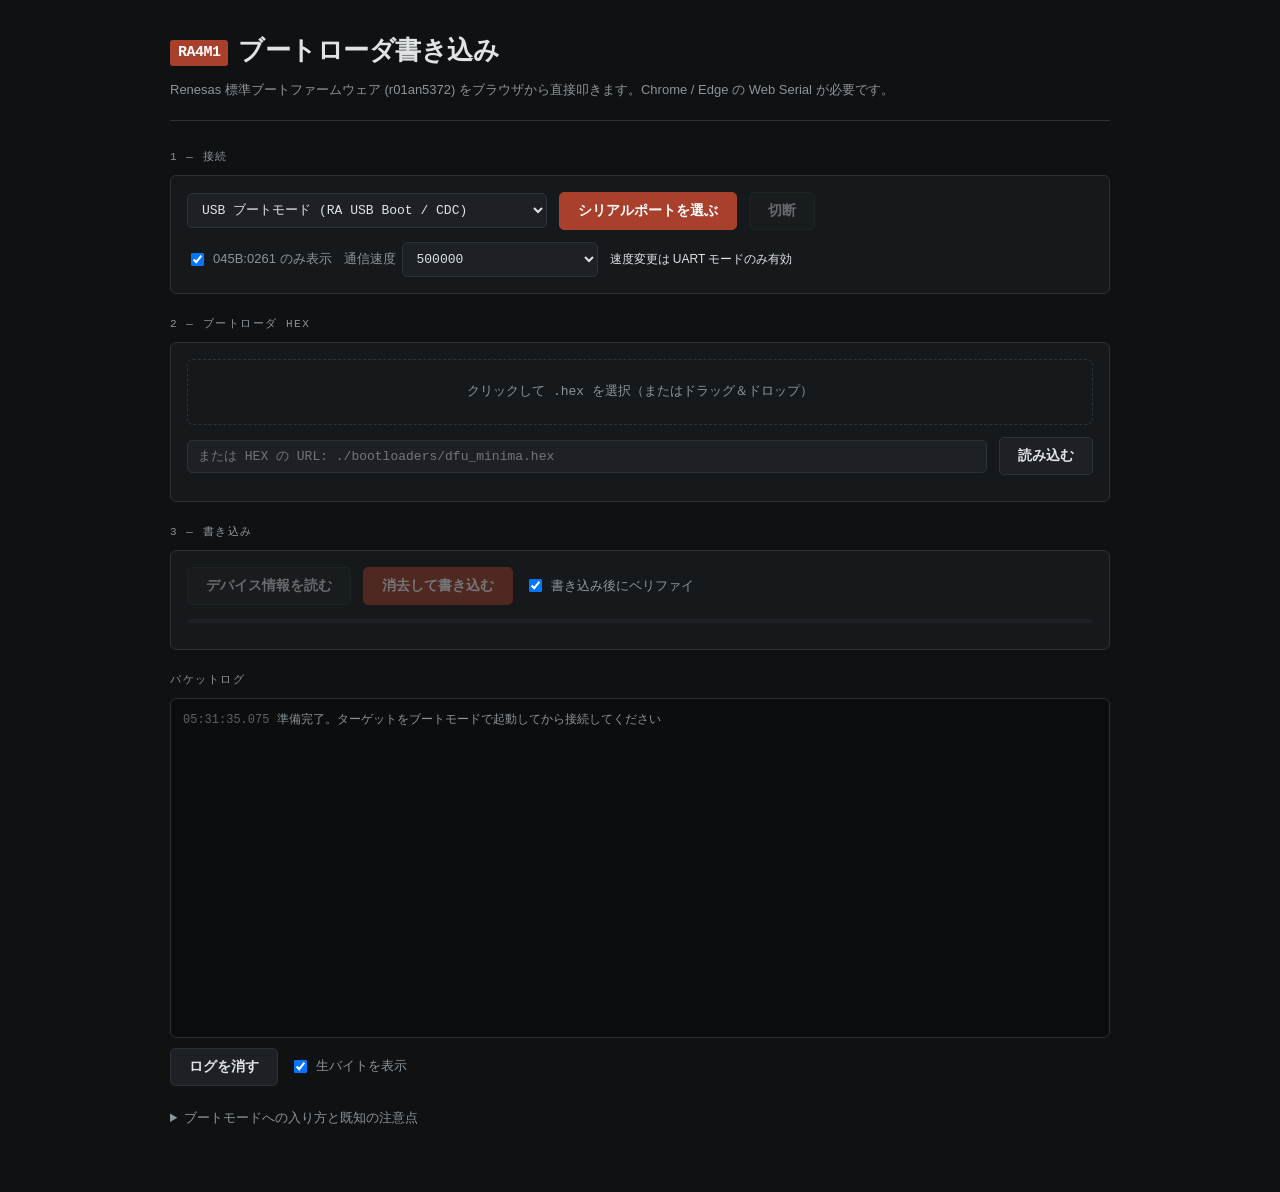
==== renesas-ra-flasher/index.html @ 1b8b0024 "add the flasher and the time sync page" ====
<!DOCTYPE html>
<html lang="ja">
<head>
<meta charset="utf-8">
<meta name="viewport" content="width=device-width, initial-scale=1">
<title>RA4M1 ブートローダ書き込み</title>
<style>
  :root{
    --ink:#0f1113;
    --panel:#16191c;
    --panel-2:#1d2125;
    --line:#2c3237;
    --text:#dfe3e6;
    --dim:#8b959c;
    --brick:#a8402c;      /* 赤煉瓦 */
    --brick-lit:#d05a41;
    --tx:#c9a227;
    --rx:#5aa9a0;
    --ok:#6fbf73;
    --bad:#d9534f;
    --mono: ui-monospace, "SF Mono", "Cascadia Mono", "Roboto Mono", "Noto Sans Mono CJK JP", Menlo, monospace;
    --ui: "Helvetica Neue", Arial, "Hiragino Sans", "Noto Sans JP", sans-serif;
  }
  *{box-sizing:border-box}
  body{
    margin:0; background:var(--ink); color:var(--text);
    font-family:var(--ui); font-size:14px; line-height:1.6;
  }
  .wrap{max-width:980px; margin:0 auto; padding:32px 20px 64px}

  header{border-bottom:1px solid var(--line); padding-bottom:20px; margin-bottom:28px}
  h1{
    font-family:var(--mono); font-size:26px; font-weight:600;
    letter-spacing:-0.02em; margin:0 0 6px;
  }
  h1 .chip{
    display:inline-block; background:var(--brick); color:#fff;
    padding:1px 8px; border-radius:3px; font-size:15px; vertical-align:3px; margin-right:10px;
  }
  header p{margin:0; color:var(--dim); font-size:13px}

  section{margin-bottom:22px}
  .label{
    font-family:var(--mono); font-size:11px; letter-spacing:.14em;
    text-transform:uppercase; color:var(--dim); margin-bottom:8px;
  }
  .panel{background:var(--panel); border:1px solid var(--line); border-radius:6px; padding:16px}

  .row{display:flex; gap:12px; flex-wrap:wrap; align-items:center}
  .row + .row{margin-top:12px}

  button{
    font-family:var(--ui); font-size:14px; font-weight:600;
    background:var(--panel-2); color:var(--text);
    border:1px solid var(--line); border-radius:5px;
    padding:9px 18px; cursor:pointer;
  }
  button:hover:not(:disabled){border-color:var(--brick-lit)}
  button:disabled{opacity:.4; cursor:not-allowed}
  button.primary{background:var(--brick); border-color:var(--brick); color:#fff}
  button.primary:hover:not(:disabled){background:var(--brick-lit)}
  button:focus-visible, input:focus-visible, select:focus-visible{outline:2px solid var(--brick-lit); outline-offset:2px}

  select, input[type=text]{
    font-family:var(--mono); font-size:13px;
    background:var(--panel-2); color:var(--text);
    border:1px solid var(--line); border-radius:5px; padding:8px 10px;
  }
  input[type=text]{min-width:260px; flex:1}
  label.opt{display:flex; align-items:center; gap:6px; color:var(--dim); font-size:13px}

  .drop{
    border:1px dashed var(--line); border-radius:6px; padding:22px;
    text-align:center; color:var(--dim); cursor:pointer; font-family:var(--mono); font-size:13px;
  }
  .drop.has{border-style:solid; border-color:var(--brick); color:var(--text)}
  .drop.over{border-color:var(--brick-lit); background:var(--panel-2)}

  /* 署名要素: 実パケットのログ */
  #log{
    background:#0b0d0e; border:1px solid var(--line); border-radius:6px;
    font-family:var(--mono); font-size:12px; line-height:1.5;
    height:340px; overflow-y:auto; padding:12px; white-space:pre-wrap; word-break:break-all;
  }
  #log .t{color:#5a6469; margin-right:8px}
  #log .tx{color:var(--tx)}
  #log .rx{color:var(--rx)}
  #log .info{color:var(--text)}
  #log .ok{color:var(--ok)}
  #log .err{color:var(--bad)}
  #log .dim{color:var(--dim)}

  .bar{height:4px; background:var(--panel-2); border-radius:2px; overflow:hidden; margin-top:14px}
  .bar > i{display:block; height:100%; width:0; background:var(--brick-lit); transition:width .15s linear}

  .stat{display:flex; gap:22px; flex-wrap:wrap; font-family:var(--mono); font-size:12px; color:var(--dim); margin-top:10px}
  .stat b{color:var(--text); font-weight:600}

  details{margin-top:10px}
  summary{cursor:pointer; color:var(--dim); font-size:13px}
  details p, details li{color:var(--dim); font-size:13px}
  code{font-family:var(--mono); color:var(--text); background:var(--panel-2); padding:1px 5px; border-radius:3px}

  .warn{border-left:2px solid var(--brick); padding-left:12px; color:var(--dim); font-size:13px}
  @media (prefers-reduced-motion: reduce){*{transition:none !important}}
</style>
</head>
<body>
<div class="wrap">

<header>
  <h1><span class="chip">RA4M1</span>ブートローダ書き込み</h1>
  <p>Renesas 標準ブートファームウェア (r01an5372) をブラウザから直接叩きます。Chrome / Edge の Web Serial が必要です。</p>
</header>

<section>
  <div class="label">1 — 接続</div>
  <div class="panel">
    <div class="row">
      <select id="mode">
        <option value="usb">USB ブートモード (RA USB Boot / CDC)</option>
        <option value="uart">SCI ブートモード (USB-シリアル変換, 2線 UART)</option>
      </select>
      <button id="btnConnect" class="primary">シリアルポートを選ぶ</button>
      <button id="btnDisconnect" disabled>切断</button>
    </div>
    <div class="row">
      <label class="opt"><input type="checkbox" id="filterVid" checked> 045B:0261 のみ表示</label>
      <label class="opt">通信速度 <select id="baud">
        <option value="0">上げない (9600 のまま)</option>
        <option value="115200">115200</option>
        <option value="500000" selected>500000</option>
        <option value="1000000">1000000</option>
      </select></label>
      <span class="dim" style="font-size:12px">速度変更は UART モードのみ有効</span>
    </div>
  </div>
</section>

<section>
  <div class="label">2 — ブートローダ HEX</div>
  <div class="panel">
    <div class="drop" id="drop">クリックして .hex を選択（またはドラッグ＆ドロップ）</div>
    <input type="file" id="file" accept=".hex,.ihx" hidden>
    <div class="row" style="margin-top:12px">
      <input type="text" id="url" placeholder="または HEX の URL: ./bootloaders/dfu_minima.hex">
      <button id="btnFetch">読み込む</button>
    </div>
    <div class="stat" id="hexStat"></div>
  </div>
</section>

<section>
  <div class="label">3 — 書き込み</div>
  <div class="panel">
    <div class="row">
      <button id="btnProbe" disabled>デバイス情報を読む</button>
      <button id="btnFlash" class="primary" disabled>消去して書き込む</button>
      <label class="opt"><input type="checkbox" id="doVerify" checked> 書き込み後にベリファイ</label>
    </div>
    <div class="bar"><i id="bar"></i></div>
    <div class="stat" id="devStat"></div>
  </div>
</section>

<section>
  <div class="label">パケットログ</div>
  <div id="log"></div>
  <div class="row" style="margin-top:10px">
    <button id="btnClear">ログを消す</button>
    <label class="opt"><input type="checkbox" id="verbose" checked> 生バイトを表示</label>
  </div>
</section>

<details>
  <summary>ブートモードへの入り方と既知の注意点</summary>
  <p><b>USB ブートモード:</b> MD ピンを Low に落としたままリセット解除 → USB を接続。<code>045B:0261 "RA USB Boot"</code> として列挙されます。ボーレート・パリティは CDC 上では無視されるので、同期シーケンスなしで Inquiry から始められます。</p>
  <p><b>SCI ブートモード:</b> MD=Low でリセット解除後、<code>9600 8N1</code> で <code>0x00</code> を 2 回 → ACK <code>0x00</code>、<code>0x55</code> → ブートコード <code>0xC3</code>。応答がない場合はパリティ ODD で同期し、<code>0xC3</code> 受信後に NONE へ切り替えます（RA2 系で確認されている挙動。RA4M1 では通常 NONE のままで通ります）。</p>
  <p><b>Windows:</b> RA USB Boot が usbser.sys に紐づいていないと Web Serial からポートが見えません。デバイスマネージャで COM ポートとして出ているか先に確認してください。</p>
  <p><b>ID 認証:</b> ID コードが書かれた個体では Inquiry が Flow error (<code>0xC3</code>) を返します。このツールは <code>FF</code>×16 で自動認証を試みます。</p>
</details>

<script>
"use strict";

/* ───────────────── ログ ───────────────── */
const logEl = document.getElementById('log');
const verboseEl = document.getElementById('verbose');
function ts(){ const d=new Date(); return d.toTimeString().slice(0,8)+'.'+String(d.getMilliseconds()).padStart(3,'0'); }
function log(cls, text){
  const line = document.createElement('div');
  const t = document.createElement('span'); t.className='t'; t.textContent = ts();
  const b = document.createElement('span'); b.className=cls; b.textContent = text;
  line.append(t,b); logEl.append(line); logEl.scrollTop = logEl.scrollHeight;
}
const hex = a => Array.from(a, b => b.toString(16).padStart(2,'0').toUpperCase()).join(' ');
function hexTrunc(a, max=16){
  if(a.length<=max) return hex(a);
  return hex(a.slice(0,max)) + ` … (${a.length} bytes)`;
}
function logTx(a){ if(verboseEl.checked) log('tx','TX  '+hexTrunc(a)); }
function logRx(a){ if(verboseEl.checked) log('rx','RX  '+hexTrunc(a)); }
document.getElementById('btnClear').onclick = ()=> logEl.textContent='';

/* ───────────────── Intel HEX ───────────────── */
function parseIntelHex(text){
  const chunks = [];           // {addr, bytes:[]}
  let upper = 0, cur = null;
  const lines = text.split(/\r?\n/);
  for(let i=0;i<lines.length;i++){
    const l = lines[i].trim();
    if(!l) continue;
    if(l[0] !== ':') throw new Error(`${i+1} 行目が ':' で始まっていません`);
    const raw = l.slice(1);
    if(raw.length % 2) throw new Error(`${i+1} 行目の長さが不正です`);
    const b = new Uint8Array(raw.length/2);
    for(let k=0;k<b.length;k++) b[k] = parseInt(raw.substr(k*2,2),16);
    let sum = 0; for(const v of b) sum = (sum+v)&0xff;
    if(sum !== 0) throw new Error(`${i+1} 行目のチェックサムが合いません`);
    const len = b[0], off = (b[1]<<8)|b[2], type = b[3], data = b.slice(4,4+len);
    if(type === 0x00){
      const addr = upper + off;
      if(cur && cur.addr + cur.bytes.length === addr){ cur.bytes.push(...data); }
      else { cur = {addr, bytes:[...data]}; chunks.push(cur); }
    } else if(type === 0x04){ upper = ((data[0]<<8)|data[1]) * 0x10000; cur = null; }
    else if(type === 0x02){ upper = ((data[0]<<8)|data[1]) * 16; cur = null; }
    else if(type === 0x01){ break; }
  }
  if(!chunks.length) throw new Error('データレコードがありません');
  return chunks.map(c => ({addr:c.addr, data:new Uint8Array(c.bytes)}));
}

/* ───────────────── パケット ───────────────── */
const SOH = 0x01, SOD = 0x81, ETX = 0x03;
const CMD = { INQUIRY:0x00, ERASE:0x12, WRITE:0x13, READ:0x15, ID_AUTH:0x30, BAUD:0x34, SIG:0x3A, AREA:0x3B };
const STS = {
  0x00:'OK', 0xC0:'未対応コマンド', 0xC1:'パケットエラー', 0xC2:'チェックサムエラー', 0xC3:'フローエラー',
  0xD0:'アドレスエラー', 0xD4:'ボーレート誤差エラー', 0xDA:'プロテクトエラー', 0xDB:'ID 不一致',
  0xDC:'シリアルプログラミング禁止', 0xE1:'消去エラー', 0xE2:'書き込みエラー', 0xE7:'シーケンサエラー'
};
function frame(start, code, payload){
  const len = 1 + payload.length;
  const out = new Uint8Array(1 + 2 + len + 2);
  out[0]=start; out[1]=(len>>8)&0xff; out[2]=len&0xff; out[3]=code;
  out.set(payload, 4);
  let sum = 0; for(let i=1;i<4+payload.length;i++) sum = (sum + out[i]) & 0xff;
  out[4+payload.length] = (0x100 - sum) & 0xff;
  out[5+payload.length] = ETX;
  return out;
}
const cmdPacket  = (code, payload=new Uint8Array(0)) => frame(SOH, code, payload);
const dataPacket = (code, payload)                   => frame(SOD, code, payload);
const be32 = n => new Uint8Array([(n>>>24)&0xff,(n>>>16)&0xff,(n>>>8)&0xff,n&0xff]);
const rd32 = (a,i) => ((a[i]<<24)|(a[i+1]<<16)|(a[i+2]<<8)|a[i+3])>>>0;

/* ───────────────── シリアル ───────────────── */
class Transport {
  constructor(port){ this.port=port; this.buf=new Uint8Array(0); this.reader=null; this.writer=null; this.loop=null; }
  async open(opts){
    await this.port.open(Object.assign({dataBits:8, stopBits:1, parity:'none', flowControl:'none', bufferSize:65536}, opts));
    this.writer = this.port.writable.getWriter();
    this.loop = this._read();
  }
  async _read(){
    this.reader = this.port.readable.getReader();
    try{
      while(true){
        const {value, done} = await this.reader.read();
        if(done) break;
        if(value && value.length){
          const n = new Uint8Array(this.buf.length + value.length);
          n.set(this.buf); n.set(value, this.buf.length); this.buf = n;
        }
      }
    }catch(e){ /* cancel 時 */ }
    finally{ try{ this.reader.releaseLock(); }catch(e){} }
  }
  async close(){
    try{ if(this.reader) await this.reader.cancel(); }catch(e){}
    try{ await this.loop; }catch(e){}
    try{ if(this.writer) this.writer.releaseLock(); }catch(e){}
    try{ await this.port.close(); }catch(e){}
    this.reader=this.writer=this.loop=null;
  }
  /** パリティ／ボーレートを変えるため一度閉じて開き直す */
  async reopen(opts){ await this.close(); this.buf=new Uint8Array(0); await this.open(opts); }
  flush(){ this.buf = new Uint8Array(0); }
  async write(bytes){ logTx(bytes); await this.writer.write(bytes); }
  async want(n, timeout=2000){
    const end = performance.now() + timeout;
    while(this.buf.length < n){
      if(performance.now() > end) throw new Error(`受信タイムアウト（${n} バイト待ち, ${this.buf.length} 受信）`);
      await new Promise(r=>setTimeout(r,4));
    }
    const out = this.buf.slice(0,n); this.buf = this.buf.slice(n); return out;
  }
  async recvPacket(timeout=3000){
    const head = await this.want(3, timeout);
    if(head[0] !== SOD) throw new Error(`SOD が来ません: 0x${head[0].toString(16)}`);
    const len = (head[1]<<8)|head[2];
    const rest = await this.want(len+2, timeout);
    const full = new Uint8Array(3+len+2); full.set(head); full.set(rest,3);
    logRx(full);
    if(full[full.length-1] !== ETX) throw new Error('ETX がありません');
    let sum=0; for(let i=1;i<3+len;i++) sum=(sum+full[i])&0xff;
    if(((sum + full[3+len]) & 0xff) !== 0) throw new Error('受信チェックサム不一致');
    const res = full[3], body = full.slice(4, 3+len);
    if(res & 0x80){
      const code = body[0];
      throw new Error(`デバイスエラー: ${STS[code] || '不明'} (0x${code.toString(16).toUpperCase()})`);
    }
    return {res, body};
  }
}

/* ───────────────── ブートファーム操作 ───────────────── */
class Boot {
  constructor(tr){ this.tr = tr; this.areas = []; }

  async command(code, payload, timeout=3000){
    this.tr.flush();
    await this.tr.write(cmdPacket(code, payload));
    return this.tr.recvPacket(timeout);
  }

  /** UART 用。CDC では不要 */
  async sync(portOpts){
    for(const parity of ['none','odd']){
      log('info', `同期中… (parity=${parity})`);
      await this.tr.reopen(Object.assign({}, portOpts, {baudRate:9600, parity}));
      this.tr.flush();
      let acked = false;
      for(let i=0;i<30;i++){
        await this.tr.write(new Uint8Array([0x00]));
        try{ const a = await this.tr.want(1, 120); if(a[0]===0x00){ acked = true; break; } }
        catch(e){ /* 次の 0x00 へ */ }
      }
      if(!acked) continue;
      await this.tr.write(new Uint8Array([0x55]));
      const b = await this.tr.want(1, 500).catch(()=>null);
      if(b && b[0] === 0xC3){
        log('ok', `同期しました（ブートコード 0xC3, sync parity=${parity}）`);
        if(parity !== 'none'){
          await this.tr.reopen(Object.assign({}, portOpts, {baudRate:9600, parity:'none'}));
          log('info','コマンド用にパリティを NONE へ切り替えました');
        }
        return;
      }
    }
    throw new Error('同期できません。MD ピンと結線、リセットのタイミングを確認してください');
  }

  async enterCommandPhase(){
    try{
      await this.command(CMD.INQUIRY, new Uint8Array(0), 1500);
      log('ok','コマンド受付フェーズです（ID 認証不要）');
    }catch(e){
      if(!/フローエラー/.test(e.message)) throw e;
      log('info','認証フェーズです。ID = FF×16 で認証します');
      await this.command(CMD.ID_AUTH, new Uint8Array(16).fill(0xFF), 3000);
      log('ok','ID 認証に成功しました');
    }
  }

  async signature(){
    const {body} = await this.command(CMD.SIG);
    const sig = {
      sciHz: rd32(body,0), maxBaud: rd32(body,4),
      areas: body[8], type: body[9], fw: `${body[10]}.${body[11]}`
    };
    log('info', `SCI ${(sig.sciHz/1e6).toFixed(0)} MHz / 最大 ${sig.maxBaud} bps / 領域 ${sig.areas} / TYP 0x${sig.type.toString(16).toUpperCase()} / ブートファーム V${sig.fw}`);
    return sig;
  }

  async areaInfo(n){
    const {body} = await this.command(CMD.AREA, new Uint8Array([n]));
    const kind = ['コードフラッシュ','データフラッシュ','コンフィグ'][body[0]] || `不明(${body[0]})`;
    const a = { koa:body[0], kind, sad:rd32(body,1), ead:rd32(body,5), eau:rd32(body,9), wau:rd32(body,13) };
    log('info', `領域${n} ${a.kind}  0x${a.sad.toString(16).padStart(8,'0')}–0x${a.ead.toString(16).padStart(8,'0')}  消去単位 ${a.eau||'—'}B / 書込単位 ${a.wau}B`);
    return a;
  }

  async setBaud(bps, portOpts){
    await this.command(CMD.BAUD, be32(bps));
    await new Promise(r=>setTimeout(r,50));
    await this.tr.reopen(Object.assign({}, portOpts, {baudRate:bps, parity:'none'}));
    await new Promise(r=>setTimeout(r,10));
    log('ok', `${bps} bps へ切り替えました`);
  }

  async erase(start, end){
    const p = new Uint8Array(8); p.set(be32(start)); p.set(be32(end),4);
    log('info', `消去 0x${start.toString(16).padStart(8,'0')}–0x${end.toString(16).padStart(8,'0')}`);
    await this.command(CMD.ERASE, p, 60000);
    log('ok','消去しました');
  }

  async write(start, image, onProgress){
    const end = start + image.length - 1;
    const p = new Uint8Array(8); p.set(be32(start)); p.set(be32(end),4);
    this.tr.flush();
    await this.tr.write(cmdPacket(CMD.WRITE, p));
    await this.tr.recvPacket(5000);
    const CH = 1024;
    for(let off=0; off<image.length; off+=CH){
      const chunk = image.slice(off, Math.min(off+CH, image.length));
      await this.tr.write(dataPacket(CMD.WRITE, chunk));
      await this.tr.recvPacket(10000);
      onProgress && onProgress((off+chunk.length)/image.length);
    }
  }

  async read(start, len, timeout=10000){
    const end = start + len - 1;
    const p = new Uint8Array(8); p.set(be32(start)); p.set(be32(end),4);
    this.tr.flush();
    await this.tr.write(cmdPacket(CMD.READ, p));
    const out = new Uint8Array(len);
    let got = 0;
    while(got < len){
      const {body} = await this.tr.recvPacket(timeout);
      if(body.length === 1) break;               // 終端の OK
      out.set(body.slice(0, Math.min(body.length, len-got)), got);
      got += body.length;
    }
    // 末尾に OK が来る個体があるので、来れば吸う
    try{ await this.tr.recvPacket(150); }catch(e){}
    return out.slice(0, got);
  }
}

/* ───────────────── UI 状態 ───────────────── */
let port=null, tr=null, boot=null, segments=null, portOpts=null;
const $ = id => document.getElementById(id);
const bar = $('bar');
const setBar = f => bar.style.width = (Math.max(0,Math.min(1,f))*100).toFixed(1)+'%';

function setHexStat(){
  if(!segments){ $('hexStat').innerHTML=''; return; }
  const total = segments.reduce((s,x)=>s+x.data.length,0);
  const min = Math.min(...segments.map(s=>s.addr));
  const max = Math.max(...segments.map(s=>s.addr+s.data.length-1));
  $('hexStat').innerHTML =
    `<span>セグメント <b>${segments.length}</b></span>` +
    `<span>合計 <b>${total.toLocaleString()}</b> バイト</span>` +
    `<span>範囲 <b>0x${min.toString(16).padStart(8,'0')}</b> – <b>0x${max.toString(16).padStart(8,'0')}</b></span>`;
}
function loadHexText(text, name){
  try{
    segments = parseIntelHex(text);
    $('drop').classList.add('has');
    $('drop').textContent = name;
    log('ok', `${name} を読み込みました`);
    setHexStat(); updateButtons();
  }catch(e){ segments=null; setHexStat(); updateButtons(); log('err','HEX の解析に失敗: '+e.message); }
}
function updateButtons(){
  $('btnProbe').disabled = !boot;
  $('btnFlash').disabled = !(boot && segments);
  $('btnDisconnect').disabled = !port;
  $('btnConnect').disabled = !!port;
}

/* ファイル入力 */
const drop = $('drop');
drop.onclick = ()=> $('file').click();
$('file').onchange = e => { const f=e.target.files[0]; if(f) f.text().then(t=>loadHexText(t,f.name)); };
drop.addEventListener('dragover', e=>{ e.preventDefault(); drop.classList.add('over'); });
drop.addEventListener('dragleave', ()=> drop.classList.remove('over'));
drop.addEventListener('drop', e=>{
  e.preventDefault(); drop.classList.remove('over');
  const f = e.dataTransfer.files[0]; if(f) f.text().then(t=>loadHexText(t,f.name));
});
$('btnFetch').onclick = async ()=>{
  const u = $('url').value.trim(); if(!u) return;
  try{
    const r = await fetch(u); if(!r.ok) throw new Error('HTTP '+r.status);
    loadHexText(await r.text(), u.split('/').pop());
  }catch(e){ log('err','取得に失敗: '+e.message); }
};

/* 接続 */
$('btnConnect').onclick = async ()=>{
  if(!('serial' in navigator)){
    log('err','このブラウザは Web Serial に対応していません。Chrome または Edge のデスクトップ版を使ってください');
    return;
  }
  try{
    const filters = $('filterVid').checked ? [{usbVendorId:0x045B, usbProductId:0x0261}] : [];
    port = await navigator.serial.requestPort({filters});
    const usb = port.getInfo();
    portOpts = {dataBits:8, stopBits:1, flowControl:'none'};
    tr = new Transport(port);
    const mode = $('mode').value;
    await tr.open(Object.assign({baudRate:9600, parity:'none'}, portOpts));
    boot = new Boot(tr);
    log('ok', `接続しました${usb.usbVendorId!=null ? ` (${usb.usbVendorId.toString(16).padStart(4,'0').toUpperCase()}:${usb.usbProductId.toString(16).padStart(4,'0').toUpperCase()})` : ''}`);
    if(mode === 'uart') await boot.sync(portOpts);
    else log('info','USB ブートモード: 同期シーケンスを飛ばして Inquiry から始めます');
    await boot.enterCommandPhase();
    await probe();
  }catch(e){
    log('err', e.message);
    if(tr){ await tr.close().catch(()=>{}); }
    port=null; tr=null; boot=null;
  }
  updateButtons();
};
$('btnDisconnect').onclick = async ()=>{
  if(tr) await tr.close();
  port=null; tr=null; boot=null; $('devStat').innerHTML=''; setBar(0);
  log('info','切断しました'); updateButtons();
};

async function probe(){
  const sig = await boot.signature();
  boot.areas = [];
  for(let i=0;i<sig.areas;i++) boot.areas.push(await boot.areaInfo(i));
  const code = boot.areas.find(a=>a.koa===0);
  $('devStat').innerHTML = code
    ? `<span>コードフラッシュ <b>${((code.ead-code.sad+1)/1024).toFixed(0)} KB</b></span>` +
      `<span>消去単位 <b>${code.eau} B</b></span><span>書込単位 <b>${code.wau} B</b></span>` +
      `<span>ブートファーム <b>V${sig.fw}</b></span>`
    : '';
}
$('btnProbe').onclick = ()=> probe().catch(e=>log('err', e.message));

/* 書き込み */
$('btnFlash').onclick = async ()=>{
  $('btnFlash').disabled = true; $('btnProbe').disabled = true;
  try{
    if(!boot.areas.length) await probe();
    const code = boot.areas.find(a=>a.koa===0);
    if(!code) throw new Error('コードフラッシュ領域が見つかりません');

    const inRange = segments.filter(s => s.addr >= code.sad && s.addr <= code.ead);
    if(!inRange.length) throw new Error('HEX にコードフラッシュ範囲のデータがありません');
    if(inRange.length !== segments.length) log('info','コードフラッシュ外のセグメントは無視します');

    const min = Math.min(...inRange.map(s=>s.addr));
    const max = Math.max(...inRange.map(s=>s.addr+s.data.length-1));
    const eau = code.eau, wau = code.wau;
    const start = Math.floor(min/eau)*eau;
    const end   = Math.ceil((max+1)/eau)*eau - 1;
    if(end > code.ead) throw new Error('HEX がコードフラッシュ範囲を超えています');

    // 0xFF 埋めの連続イメージを作る
    const image = new Uint8Array(end - start + 1).fill(0xFF);
    for(const s of inRange) image.set(s.data, s.addr - start);
    const writeLen = Math.ceil(image.length/wau)*wau;
    const padded = writeLen === image.length ? image
                 : (()=>{ const p=new Uint8Array(writeLen).fill(0xFF); p.set(image); return p; })();

    // UART なら速度を上げる
    const wanted = parseInt($('baud').value,10);
    if($('mode').value === 'uart' && wanted) await boot.setBaud(wanted, portOpts);

    const t0 = performance.now();
    setBar(0);
    await boot.erase(start, end);

    log('info', `書き込み ${padded.length.toLocaleString()} バイト @ 0x${start.toString(16).padStart(8,'0')}`);
    await boot.write(start, padded, f => setBar(f*0.8));
    log('ok','書き込みました');

    if($('doVerify').checked){
      log('info','ベリファイ中…');
      let bad = 0;
      for(let off=0; off<padded.length; off+=1024){
        const n = Math.min(1024, padded.length-off);
        const got = await boot.read(start+off, n);
        for(let i=0;i<Math.min(n,got.length);i++) if(got[i] !== padded[off+i]) bad++;
        if(got.length < n) bad += n-got.length;
        setBar(0.8 + 0.2*(off+n)/padded.length);
      }
      if(bad) log('err', `ベリファイ不一致 ${bad} バイト`);
      else log('ok','ベリファイ一致');
    }
    setBar(1);
    log('ok', `完了（${((performance.now()-t0)/1000).toFixed(1)} 秒）。MD ピンを解放して電源を入れ直してください`);
  }catch(e){
    log('err', e.message);
  }finally{
    updateButtons();
  }
};

if(!('serial' in navigator)) log('err','Web Serial が使えません。Chrome / Edge のデスクトップ版（HTTPS または localhost）で開いてください');
else log('dim','準備完了。ターゲットをブートモードで起動してから接続してください');
updateButtons();
</script>
</div>
</body>
</html>
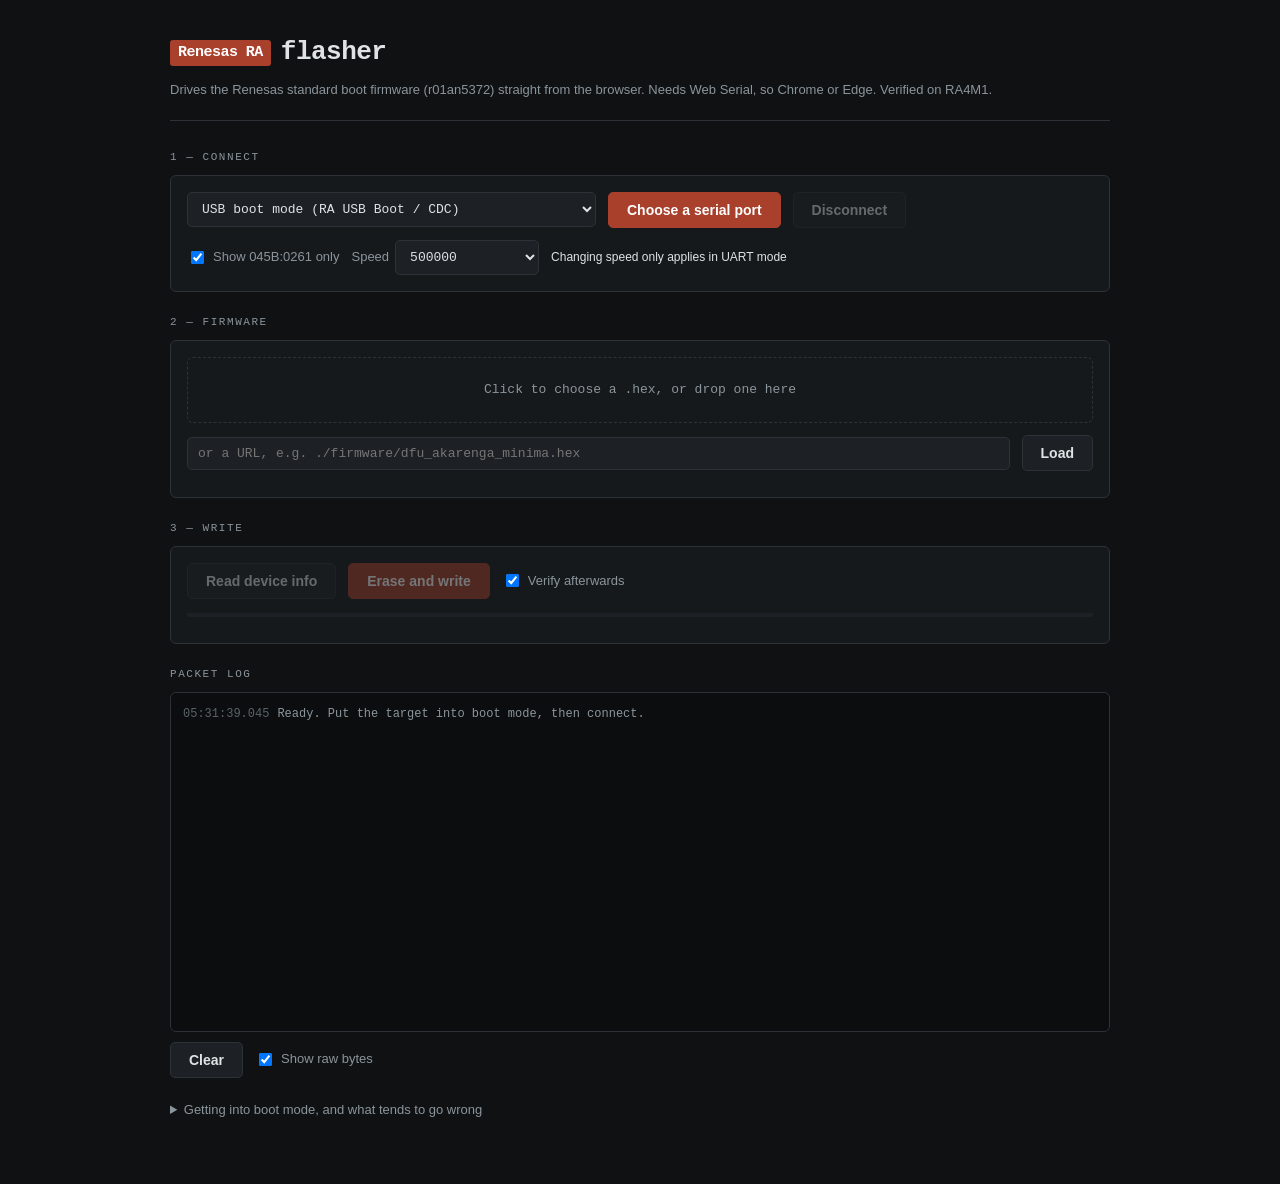
==== commit 7539c7d7: "write the flasher in English" ====
--- a/renesas-ra-flasher/index.html
+++ b/renesas-ra-flasher/index.html
@@ -1,9 +1,9 @@
 <!DOCTYPE html>
-<html lang="ja">
+<html lang="en">
 <head>
 <meta charset="utf-8">
 <meta name="viewport" content="width=device-width, initial-scale=1">
-<title>RA4M1 ブートローダ書き込み</title>
+<title>Renesas RA flasher</title>
 <style>
   :root{
     --ink:#0f1113;
@@ -12,7 +12,7 @@
     --line:#2c3237;
     --text:#dfe3e6;
     --dim:#8b959c;
-    --brick:#a8402c;      /* 赤煉瓦 */
+    --brick:#a8402c;      /* red brick (akarenga) */
     --brick-lit:#d05a41;
     --tx:#c9a227;
     --rx:#5aa9a0;
@@ -76,7 +76,7 @@
   .drop.has{border-style:solid; border-color:var(--brick); color:var(--text)}
   .drop.over{border-color:var(--brick-lit); background:var(--panel-2)}
 
-  /* 署名要素: 実パケットのログ */
+  /* the packet log, which is the point of the page */
   #log{
     background:#0b0d0e; border:1px solid var(--line); border-radius:6px;
     font-family:var(--mono); font-size:12px; line-height:1.5;
@@ -109,54 +109,54 @@
 <div class="wrap">
 
 <header>
-  <h1><span class="chip">RA4M1</span>ブートローダ書き込み</h1>
-  <p>Renesas 標準ブートファームウェア (r01an5372) をブラウザから直接叩きます。Chrome / Edge の Web Serial が必要です。</p>
+  <h1><span class="chip">Renesas RA</span>flasher</h1>
+  <p>Drives the Renesas standard boot firmware (r01an5372) straight from the browser. Needs Web Serial, so Chrome or Edge. Verified on RA4M1.</p>
 </header>
 
 <section>
-  <div class="label">1 — 接続</div>
+  <div class="label">1 — Connect</div>
   <div class="panel">
     <div class="row">
       <select id="mode">
-        <option value="usb">USB ブートモード (RA USB Boot / CDC)</option>
-        <option value="uart">SCI ブートモード (USB-シリアル変換, 2線 UART)</option>
+        <option value="usb">USB boot mode (RA USB Boot / CDC)</option>
+        <option value="uart">SCI boot mode (USB-serial adapter, 2-wire UART)</option>
       </select>
-      <button id="btnConnect" class="primary">シリアルポートを選ぶ</button>
-      <button id="btnDisconnect" disabled>切断</button>
+      <button id="btnConnect" class="primary">Choose a serial port</button>
+      <button id="btnDisconnect" disabled>Disconnect</button>
     </div>
     <div class="row">
-      <label class="opt"><input type="checkbox" id="filterVid" checked> 045B:0261 のみ表示</label>
-      <label class="opt">通信速度 <select id="baud">
-        <option value="0">上げない (9600 のまま)</option>
+      <label class="opt"><input type="checkbox" id="filterVid" checked> Show 045B:0261 only</label>
+      <label class="opt">Speed <select id="baud">
+        <option value="0">Leave at 9600</option>
         <option value="115200">115200</option>
         <option value="500000" selected>500000</option>
         <option value="1000000">1000000</option>
       </select></label>
-      <span class="dim" style="font-size:12px">速度変更は UART モードのみ有効</span>
+      <span class="dim" style="font-size:12px">Changing speed only applies in UART mode</span>
     </div>
   </div>
 </section>
 
 <section>
-  <div class="label">2 — ブートローダ HEX</div>
+  <div class="label">2 — Firmware</div>
   <div class="panel">
-    <div class="drop" id="drop">クリックして .hex を選択（またはドラッグ＆ドロップ）</div>
+    <div class="drop" id="drop">Click to choose a .hex, or drop one here</div>
     <input type="file" id="file" accept=".hex,.ihx" hidden>
     <div class="row" style="margin-top:12px">
-      <input type="text" id="url" placeholder="または HEX の URL: ./bootloaders/dfu_minima.hex">
-      <button id="btnFetch">読み込む</button>
+      <input type="text" id="url" placeholder="or a URL, e.g. ./firmware/dfu_akarenga_minima.hex">
+      <button id="btnFetch">Load</button>
     </div>
     <div class="stat" id="hexStat"></div>
   </div>
 </section>
 
 <section>
-  <div class="label">3 — 書き込み</div>
+  <div class="label">3 — Write</div>
   <div class="panel">
     <div class="row">
-      <button id="btnProbe" disabled>デバイス情報を読む</button>
-      <button id="btnFlash" class="primary" disabled>消去して書き込む</button>
-      <label class="opt"><input type="checkbox" id="doVerify" checked> 書き込み後にベリファイ</label>
+      <button id="btnProbe" disabled>Read device info</button>
+      <button id="btnFlash" class="primary" disabled>Erase and write</button>
+      <label class="opt"><input type="checkbox" id="doVerify" checked> Verify afterwards</label>
     </div>
     <div class="bar"><i id="bar"></i></div>
     <div class="stat" id="devStat"></div>
@@ -164,26 +164,26 @@
 </section>
 
 <section>
-  <div class="label">パケットログ</div>
+  <div class="label">Packet log</div>
   <div id="log"></div>
   <div class="row" style="margin-top:10px">
-    <button id="btnClear">ログを消す</button>
-    <label class="opt"><input type="checkbox" id="verbose" checked> 生バイトを表示</label>
+    <button id="btnClear">Clear</button>
+    <label class="opt"><input type="checkbox" id="verbose" checked> Show raw bytes</label>
   </div>
 </section>
 
 <details>
-  <summary>ブートモードへの入り方と既知の注意点</summary>
-  <p><b>USB ブートモード:</b> MD ピンを Low に落としたままリセット解除 → USB を接続。<code>045B:0261 "RA USB Boot"</code> として列挙されます。ボーレート・パリティは CDC 上では無視されるので、同期シーケンスなしで Inquiry から始められます。</p>
-  <p><b>SCI ブートモード:</b> MD=Low でリセット解除後、<code>9600 8N1</code> で <code>0x00</code> を 2 回 → ACK <code>0x00</code>、<code>0x55</code> → ブートコード <code>0xC3</code>。応答がない場合はパリティ ODD で同期し、<code>0xC3</code> 受信後に NONE へ切り替えます（RA2 系で確認されている挙動。RA4M1 では通常 NONE のままで通ります）。</p>
-  <p><b>Windows:</b> RA USB Boot が usbser.sys に紐づいていないと Web Serial からポートが見えません。デバイスマネージャで COM ポートとして出ているか先に確認してください。</p>
-  <p><b>ID 認証:</b> ID コードが書かれた個体では Inquiry が Flow error (<code>0xC3</code>) を返します。このツールは <code>FF</code>×16 で自動認証を試みます。</p>
+  <summary>Getting into boot mode, and what tends to go wrong</summary>
+  <p><b>USB boot mode:</b> release reset with the MD pin held low, then connect USB. The part enumerates as <code>045B:0261 "RA USB Boot"</code>. Baud rate and parity mean nothing over CDC, so there is no synchronisation sequence to do — the tool starts at Inquiry.</p>
+  <p><b>SCI boot mode:</b> release reset with MD low, then at <code>9600 8N1</code> send <code>0x00</code> twice for an ACK of <code>0x00</code>, then <code>0x55</code> for the boot code <code>0xC3</code>. If nothing answers, the tool retries the synchronisation with ODD parity and switches to NONE once <code>0xC3</code> arrives. That behaviour is documented nowhere but has been reported on RA2 parts; RA4M1 normally works with NONE throughout.</p>
+  <p><b>Windows:</b> Web Serial cannot see the port unless RA USB Boot is bound to usbser.sys. Check that it appears as a COM port in Device Manager first. Renesas Flash Programmer may have claimed it with a different driver.</p>
+  <p><b>ID authentication:</b> on a part that carries an ID code, Inquiry answers with a flow error (<code>0xC3</code>). The tool then tries to authenticate with <code>FF</code>×16, which is what an unprotected part accepts.</p>
 </details>
 
 <script>
 "use strict";
 
-/* ───────────────── ログ ───────────────── */
+/* ───────────────── Log ───────────────── */
 const logEl = document.getElementById('log');
 const verboseEl = document.getElementById('verbose');
 function ts(){ const d=new Date(); return d.toTimeString().slice(0,8)+'.'+String(d.getMilliseconds()).padStart(3,'0'); }
@@ -210,13 +210,13 @@
   for(let i=0;i<lines.length;i++){
     const l = lines[i].trim();
     if(!l) continue;
-    if(l[0] !== ':') throw new Error(`${i+1} 行目が ':' で始まっていません`);
+    if(l[0] !== ':') throw new Error(`line ${i+1} does not start with ':'`);
     const raw = l.slice(1);
-    if(raw.length % 2) throw new Error(`${i+1} 行目の長さが不正です`);
+    if(raw.length % 2) throw new Error(`line ${i+1} has an odd number of characters`);
     const b = new Uint8Array(raw.length/2);
     for(let k=0;k<b.length;k++) b[k] = parseInt(raw.substr(k*2,2),16);
     let sum = 0; for(const v of b) sum = (sum+v)&0xff;
-    if(sum !== 0) throw new Error(`${i+1} 行目のチェックサムが合いません`);
+    if(sum !== 0) throw new Error(`checksum mismatch on line ${i+1}`);
     const len = b[0], off = (b[1]<<8)|b[2], type = b[3], data = b.slice(4,4+len);
     if(type === 0x00){
       const addr = upper + off;
@@ -226,17 +226,17 @@
     else if(type === 0x02){ upper = ((data[0]<<8)|data[1]) * 16; cur = null; }
     else if(type === 0x01){ break; }
   }
-  if(!chunks.length) throw new Error('データレコードがありません');
+  if(!chunks.length) throw new Error('no data records');
   return chunks.map(c => ({addr:c.addr, data:new Uint8Array(c.bytes)}));
 }
 
-/* ───────────────── パケット ───────────────── */
+/* ───────────────── Packets ───────────────── */
 const SOH = 0x01, SOD = 0x81, ETX = 0x03;
 const CMD = { INQUIRY:0x00, ERASE:0x12, WRITE:0x13, READ:0x15, ID_AUTH:0x30, BAUD:0x34, SIG:0x3A, AREA:0x3B };
 const STS = {
-  0x00:'OK', 0xC0:'未対応コマンド', 0xC1:'パケットエラー', 0xC2:'チェックサムエラー', 0xC3:'フローエラー',
-  0xD0:'アドレスエラー', 0xD4:'ボーレート誤差エラー', 0xDA:'プロテクトエラー', 0xDB:'ID 不一致',
-  0xDC:'シリアルプログラミング禁止', 0xE1:'消去エラー', 0xE2:'書き込みエラー', 0xE7:'シーケンサエラー'
+  0x00:'OK', 0xC0:'unsupported command', 0xC1:'packet error', 0xC2:'checksum error', 0xC3:'flow error',
+  0xD0:'address error', 0xD4:'baud rate error', 0xDA:'protection error', 0xDB:'ID mismatch',
+  0xDC:'serial programming disabled', 0xE1:'erase error', 0xE2:'write error', 0xE7:'sequencer error'
 };
 function frame(start, code, payload){
   const len = 1 + payload.length;
@@ -253,7 +253,7 @@
 const be32 = n => new Uint8Array([(n>>>24)&0xff,(n>>>16)&0xff,(n>>>8)&0xff,n&0xff]);
 const rd32 = (a,i) => ((a[i]<<24)|(a[i+1]<<16)|(a[i+2]<<8)|a[i+3])>>>0;
 
-/* ───────────────── シリアル ───────────────── */
+/* ───────────────── Serial ───────────────── */
 class Transport {
   constructor(port){ this.port=port; this.buf=new Uint8Array(0); this.reader=null; this.writer=null; this.loop=null; }
   async open(opts){
@@ -272,7 +272,7 @@
           n.set(this.buf); n.set(value, this.buf.length); this.buf = n;
         }
       }
-    }catch(e){ /* cancel 時 */ }
+    }catch(e){ /* cancelled */ }
     finally{ try{ this.reader.releaseLock(); }catch(e){} }
   }
   async close(){
@@ -282,38 +282,38 @@
     try{ await this.port.close(); }catch(e){}
     this.reader=this.writer=this.loop=null;
   }
-  /** パリティ／ボーレートを変えるため一度閉じて開き直す */
+  /** Reopen the port. Parity and baud rate cannot be changed while it is open. */
   async reopen(opts){ await this.close(); this.buf=new Uint8Array(0); await this.open(opts); }
   flush(){ this.buf = new Uint8Array(0); }
   async write(bytes){ logTx(bytes); await this.writer.write(bytes); }
   async want(n, timeout=2000){
     const end = performance.now() + timeout;
     while(this.buf.length < n){
-      if(performance.now() > end) throw new Error(`受信タイムアウト（${n} バイト待ち, ${this.buf.length} 受信）`);
+      if(performance.now() > end) throw new Error(`receive timeout, waiting for ${n} bytes, have ${this.buf.length}`);
       await new Promise(r=>setTimeout(r,4));
     }
     const out = this.buf.slice(0,n); this.buf = this.buf.slice(n); return out;
   }
   async recvPacket(timeout=3000){
     const head = await this.want(3, timeout);
-    if(head[0] !== SOD) throw new Error(`SOD が来ません: 0x${head[0].toString(16)}`);
+    if(head[0] !== SOD) throw new Error(`expected SOD, got 0x${head[0].toString(16)}`);
     const len = (head[1]<<8)|head[2];
     const rest = await this.want(len+2, timeout);
     const full = new Uint8Array(3+len+2); full.set(head); full.set(rest,3);
     logRx(full);
-    if(full[full.length-1] !== ETX) throw new Error('ETX がありません');
+    if(full[full.length-1] !== ETX) throw new Error('no ETX');
     let sum=0; for(let i=1;i<3+len;i++) sum=(sum+full[i])&0xff;
-    if(((sum + full[3+len]) & 0xff) !== 0) throw new Error('受信チェックサム不一致');
+    if(((sum + full[3+len]) & 0xff) !== 0) throw new Error('checksum mismatch in the reply');
     const res = full[3], body = full.slice(4, 3+len);
     if(res & 0x80){
       const code = body[0];
-      throw new Error(`デバイスエラー: ${STS[code] || '不明'} (0x${code.toString(16).toUpperCase()})`);
+      throw new Error(`device error: ${STS[code] || 'unknown'} (0x${code.toString(16).toUpperCase()})`);
     }
     return {res, body};
   }
 }
 
-/* ───────────────── ブートファーム操作 ───────────────── */
+/* ───────────────── Boot firmware ───────────────── */
 class Boot {
   constructor(tr){ this.tr = tr; this.areas = []; }
 
@@ -323,42 +323,42 @@
     return this.tr.recvPacket(timeout);
   }
 
-  /** UART 用。CDC では不要 */
+  /** UART only. Nothing to synchronise over CDC. */
   async sync(portOpts){
     for(const parity of ['none','odd']){
-      log('info', `同期中… (parity=${parity})`);
+      log('info', `synchronising, parity=${parity}`);
       await this.tr.reopen(Object.assign({}, portOpts, {baudRate:9600, parity}));
       this.tr.flush();
       let acked = false;
       for(let i=0;i<30;i++){
         await this.tr.write(new Uint8Array([0x00]));
         try{ const a = await this.tr.want(1, 120); if(a[0]===0x00){ acked = true; break; } }
-        catch(e){ /* 次の 0x00 へ */ }
+        catch(e){ /* try the next 0x00 */ }
       }
       if(!acked) continue;
       await this.tr.write(new Uint8Array([0x55]));
       const b = await this.tr.want(1, 500).catch(()=>null);
       if(b && b[0] === 0xC3){
-        log('ok', `同期しました（ブートコード 0xC3, sync parity=${parity}）`);
+        log('ok', `synchronised, boot code 0xC3, sync parity=${parity}`);
         if(parity !== 'none'){
           await this.tr.reopen(Object.assign({}, portOpts, {baudRate:9600, parity:'none'}));
-          log('info','コマンド用にパリティを NONE へ切り替えました');
+          log('info','switched parity to NONE for the command phase');
         }
         return;
       }
     }
-    throw new Error('同期できません。MD ピンと結線、リセットのタイミングを確認してください');
+    throw new Error('no answer. Check the MD pin, the wiring, and when reset is released.');
   }
 
   async enterCommandPhase(){
     try{
       await this.command(CMD.INQUIRY, new Uint8Array(0), 1500);
-      log('ok','コマンド受付フェーズです（ID 認証不要）');
+      log('ok','in the command phase, no ID authentication needed');
     }catch(e){
-      if(!/フローエラー/.test(e.message)) throw e;
-      log('info','認証フェーズです。ID = FF×16 で認証します');
+      if(!/flow error/.test(e.message)) throw e;
+      log('info','in the authentication phase, trying ID = FF x 16');
       await this.command(CMD.ID_AUTH, new Uint8Array(16).fill(0xFF), 3000);
-      log('ok','ID 認証に成功しました');
+      log('ok','ID authentication accepted');
     }
   }
 
@@ -368,15 +368,15 @@
       sciHz: rd32(body,0), maxBaud: rd32(body,4),
       areas: body[8], type: body[9], fw: `${body[10]}.${body[11]}`
     };
-    log('info', `SCI ${(sig.sciHz/1e6).toFixed(0)} MHz / 最大 ${sig.maxBaud} bps / 領域 ${sig.areas} / TYP 0x${sig.type.toString(16).toUpperCase()} / ブートファーム V${sig.fw}`);
+    log('info', `SCI ${(sig.sciHz/1e6).toFixed(0)} MHz / max ${sig.maxBaud} bps / ${sig.areas} areas / TYP 0x${sig.type.toString(16).toUpperCase()} / boot firmware V${sig.fw}`);
     return sig;
   }
 
   async areaInfo(n){
     const {body} = await this.command(CMD.AREA, new Uint8Array([n]));
-    const kind = ['コードフラッシュ','データフラッシュ','コンフィグ'][body[0]] || `不明(${body[0]})`;
+    const kind = ['code flash','data flash','config'][body[0]] || `unknown (${body[0]})`;
     const a = { koa:body[0], kind, sad:rd32(body,1), ead:rd32(body,5), eau:rd32(body,9), wau:rd32(body,13) };
-    log('info', `領域${n} ${a.kind}  0x${a.sad.toString(16).padStart(8,'0')}–0x${a.ead.toString(16).padStart(8,'0')}  消去単位 ${a.eau||'—'}B / 書込単位 ${a.wau}B`);
+    log('info', `area ${n}, ${a.kind}, 0x${a.sad.toString(16).padStart(8,'0')}-0x${a.ead.toString(16).padStart(8,'0')}, erase ${a.eau ? a.eau + 'B' : 'n/a'}, write ${a.wau}B`);
     return a;
   }
 
@@ -385,14 +385,14 @@
     await new Promise(r=>setTimeout(r,50));
     await this.tr.reopen(Object.assign({}, portOpts, {baudRate:bps, parity:'none'}));
     await new Promise(r=>setTimeout(r,10));
-    log('ok', `${bps} bps へ切り替えました`);
+    log('ok', `switched to ${bps} bps`);
   }
 
   async erase(start, end){
     const p = new Uint8Array(8); p.set(be32(start)); p.set(be32(end),4);
-    log('info', `消去 0x${start.toString(16).padStart(8,'0')}–0x${end.toString(16).padStart(8,'0')}`);
+    log('info', `erasing 0x${start.toString(16).padStart(8,'0')}-0x${end.toString(16).padStart(8,'0')}`);
     await this.command(CMD.ERASE, p, 60000);
-    log('ok','消去しました');
+    log('ok','erased');
   }
 
   async write(start, image, onProgress){
@@ -419,17 +419,17 @@
     let got = 0;
     while(got < len){
       const {body} = await this.tr.recvPacket(timeout);
-      if(body.length === 1) break;               // 終端の OK
+      if(body.length === 1) break;               // the closing OK
       out.set(body.slice(0, Math.min(body.length, len-got)), got);
       got += body.length;
     }
-    // 末尾に OK が来る個体があるので、来れば吸う
+    // some parts send a trailing OK; swallow it if it arrives
     try{ await this.tr.recvPacket(150); }catch(e){}
     return out.slice(0, got);
   }
 }
 
-/* ───────────────── UI 状態 ───────────────── */
+/* ───────────────── UI state ───────────────── */
 let port=null, tr=null, boot=null, segments=null, portOpts=null;
 const $ = id => document.getElementById(id);
 const bar = $('bar');
@@ -441,18 +441,18 @@
   const min = Math.min(...segments.map(s=>s.addr));
   const max = Math.max(...segments.map(s=>s.addr+s.data.length-1));
   $('hexStat').innerHTML =
-    `<span>セグメント <b>${segments.length}</b></span>` +
-    `<span>合計 <b>${total.toLocaleString()}</b> バイト</span>` +
-    `<span>範囲 <b>0x${min.toString(16).padStart(8,'0')}</b> – <b>0x${max.toString(16).padStart(8,'0')}</b></span>`;
+    `<span>segments <b>${segments.length}</b></span>` +
+    `<span>total <b>${total.toLocaleString()}</b> bytes</span>` +
+    `<span>range <b>0x${min.toString(16).padStart(8,'0')}</b> - <b>0x${max.toString(16).padStart(8,'0')}</b></span>`;
 }
 function loadHexText(text, name){
   try{
     segments = parseIntelHex(text);
     $('drop').classList.add('has');
     $('drop').textContent = name;
-    log('ok', `${name} を読み込みました`);
+    log('ok', `loaded ${name}`);
     setHexStat(); updateButtons();
-  }catch(e){ segments=null; setHexStat(); updateButtons(); log('err','HEX の解析に失敗: '+e.message); }
+  }catch(e){ segments=null; setHexStat(); updateButtons(); log('err','could not parse the HEX: '+e.message); }
 }
 function updateButtons(){
   $('btnProbe').disabled = !boot;
@@ -461,7 +461,7 @@
   $('btnConnect').disabled = !!port;
 }
 
-/* ファイル入力 */
+/* File input */
 const drop = $('drop');
 drop.onclick = ()=> $('file').click();
 $('file').onchange = e => { const f=e.target.files[0]; if(f) f.text().then(t=>loadHexText(t,f.name)); };
@@ -476,13 +476,13 @@
   try{
     const r = await fetch(u); if(!r.ok) throw new Error('HTTP '+r.status);
     loadHexText(await r.text(), u.split('/').pop());
-  }catch(e){ log('err','取得に失敗: '+e.message); }
+  }catch(e){ log('err','could not fetch: '+e.message); }
 };
 
-/* 接続 */
+/* Connect */
 $('btnConnect').onclick = async ()=>{
   if(!('serial' in navigator)){
-    log('err','このブラウザは Web Serial に対応していません。Chrome または Edge のデスクトップ版を使ってください');
+    log('err','This browser does not implement Web Serial. Use desktop Chrome or Edge.');
     return;
   }
   try{
@@ -494,9 +494,9 @@
     const mode = $('mode').value;
     await tr.open(Object.assign({baudRate:9600, parity:'none'}, portOpts));
     boot = new Boot(tr);
-    log('ok', `接続しました${usb.usbVendorId!=null ? ` (${usb.usbVendorId.toString(16).padStart(4,'0').toUpperCase()}:${usb.usbProductId.toString(16).padStart(4,'0').toUpperCase()})` : ''}`);
+    log('ok', `connected${usb.usbVendorId!=null ? ` (${usb.usbVendorId.toString(16).padStart(4,'0').toUpperCase()}:${usb.usbProductId.toString(16).padStart(4,'0').toUpperCase()})` : ''}`);
     if(mode === 'uart') await boot.sync(portOpts);
-    else log('info','USB ブートモード: 同期シーケンスを飛ばして Inquiry から始めます');
+    else log('info','USB boot mode: no synchronisation sequence, starting at Inquiry');
     await boot.enterCommandPhase();
     await probe();
   }catch(e){
@@ -509,7 +509,7 @@
 $('btnDisconnect').onclick = async ()=>{
   if(tr) await tr.close();
   port=null; tr=null; boot=null; $('devStat').innerHTML=''; setBar(0);
-  log('info','切断しました'); updateButtons();
+  log('info','disconnected'); updateButtons();
 };
 
 async function probe(){
@@ -518,40 +518,40 @@
   for(let i=0;i<sig.areas;i++) boot.areas.push(await boot.areaInfo(i));
   const code = boot.areas.find(a=>a.koa===0);
   $('devStat').innerHTML = code
-    ? `<span>コードフラッシュ <b>${((code.ead-code.sad+1)/1024).toFixed(0)} KB</b></span>` +
-      `<span>消去単位 <b>${code.eau} B</b></span><span>書込単位 <b>${code.wau} B</b></span>` +
-      `<span>ブートファーム <b>V${sig.fw}</b></span>`
+    ? `<span>code flash <b>${((code.ead-code.sad+1)/1024).toFixed(0)} KB</b></span>` +
+      `<span>erase unit <b>${code.eau} B</b></span><span>write unit <b>${code.wau} B</b></span>` +
+      `<span>boot firmware <b>V${sig.fw}</b></span>`
     : '';
 }
 $('btnProbe').onclick = ()=> probe().catch(e=>log('err', e.message));
 
-/* 書き込み */
+/* Write */
 $('btnFlash').onclick = async ()=>{
   $('btnFlash').disabled = true; $('btnProbe').disabled = true;
   try{
     if(!boot.areas.length) await probe();
     const code = boot.areas.find(a=>a.koa===0);
-    if(!code) throw new Error('コードフラッシュ領域が見つかりません');
+    if(!code) throw new Error('the part reports no code flash area');
 
     const inRange = segments.filter(s => s.addr >= code.sad && s.addr <= code.ead);
-    if(!inRange.length) throw new Error('HEX にコードフラッシュ範囲のデータがありません');
-    if(inRange.length !== segments.length) log('info','コードフラッシュ外のセグメントは無視します');
+    if(!inRange.length) throw new Error('the HEX has nothing inside the code flash range');
+    if(inRange.length !== segments.length) log('info','ignoring segments outside code flash');
 
     const min = Math.min(...inRange.map(s=>s.addr));
     const max = Math.max(...inRange.map(s=>s.addr+s.data.length-1));
     const eau = code.eau, wau = code.wau;
     const start = Math.floor(min/eau)*eau;
     const end   = Math.ceil((max+1)/eau)*eau - 1;
-    if(end > code.ead) throw new Error('HEX がコードフラッシュ範囲を超えています');
-
-    // 0xFF 埋めの連続イメージを作る
+    if(end > code.ead) throw new Error('the HEX runs past the end of code flash');
+
+    // one contiguous image, padded with 0xFF
     const image = new Uint8Array(end - start + 1).fill(0xFF);
     for(const s of inRange) image.set(s.data, s.addr - start);
     const writeLen = Math.ceil(image.length/wau)*wau;
     const padded = writeLen === image.length ? image
                  : (()=>{ const p=new Uint8Array(writeLen).fill(0xFF); p.set(image); return p; })();
 
-    // UART なら速度を上げる
+    // UART can go faster than 9600
     const wanted = parseInt($('baud').value,10);
     if($('mode').value === 'uart' && wanted) await boot.setBaud(wanted, portOpts);
 
@@ -559,12 +559,12 @@
     setBar(0);
     await boot.erase(start, end);
 
-    log('info', `書き込み ${padded.length.toLocaleString()} バイト @ 0x${start.toString(16).padStart(8,'0')}`);
+    log('info', `writing ${padded.length.toLocaleString()} bytes at 0x${start.toString(16).padStart(8,'0')}`);
     await boot.write(start, padded, f => setBar(f*0.8));
-    log('ok','書き込みました');
+    log('ok','written');
 
     if($('doVerify').checked){
-      log('info','ベリファイ中…');
+      log('info','verifying');
       let bad = 0;
       for(let off=0; off<padded.length; off+=1024){
         const n = Math.min(1024, padded.length-off);
@@ -573,11 +573,11 @@
         if(got.length < n) bad += n-got.length;
         setBar(0.8 + 0.2*(off+n)/padded.length);
       }
-      if(bad) log('err', `ベリファイ不一致 ${bad} バイト`);
-      else log('ok','ベリファイ一致');
+      if(bad) log('err', `verify failed on ${bad} bytes`);
+      else log('ok','verify matched');
     }
     setBar(1);
-    log('ok', `完了（${((performance.now()-t0)/1000).toFixed(1)} 秒）。MD ピンを解放して電源を入れ直してください`);
+    log('ok', `done in ${((performance.now()-t0)/1000).toFixed(1)} s. Release the MD pin and power-cycle the board.`);
   }catch(e){
     log('err', e.message);
   }finally{
@@ -585,8 +585,8 @@
   }
 };
 
-if(!('serial' in navigator)) log('err','Web Serial が使えません。Chrome / Edge のデスクトップ版（HTTPS または localhost）で開いてください');
-else log('dim','準備完了。ターゲットをブートモードで起動してから接続してください');
+if(!('serial' in navigator)) log('err','Web Serial is not available. Open this in desktop Chrome or Edge, over HTTPS or on localhost.');
+else log('dim','Ready. Put the target into boot mode, then connect.');
 updateButtons();
 </script>
 </div>
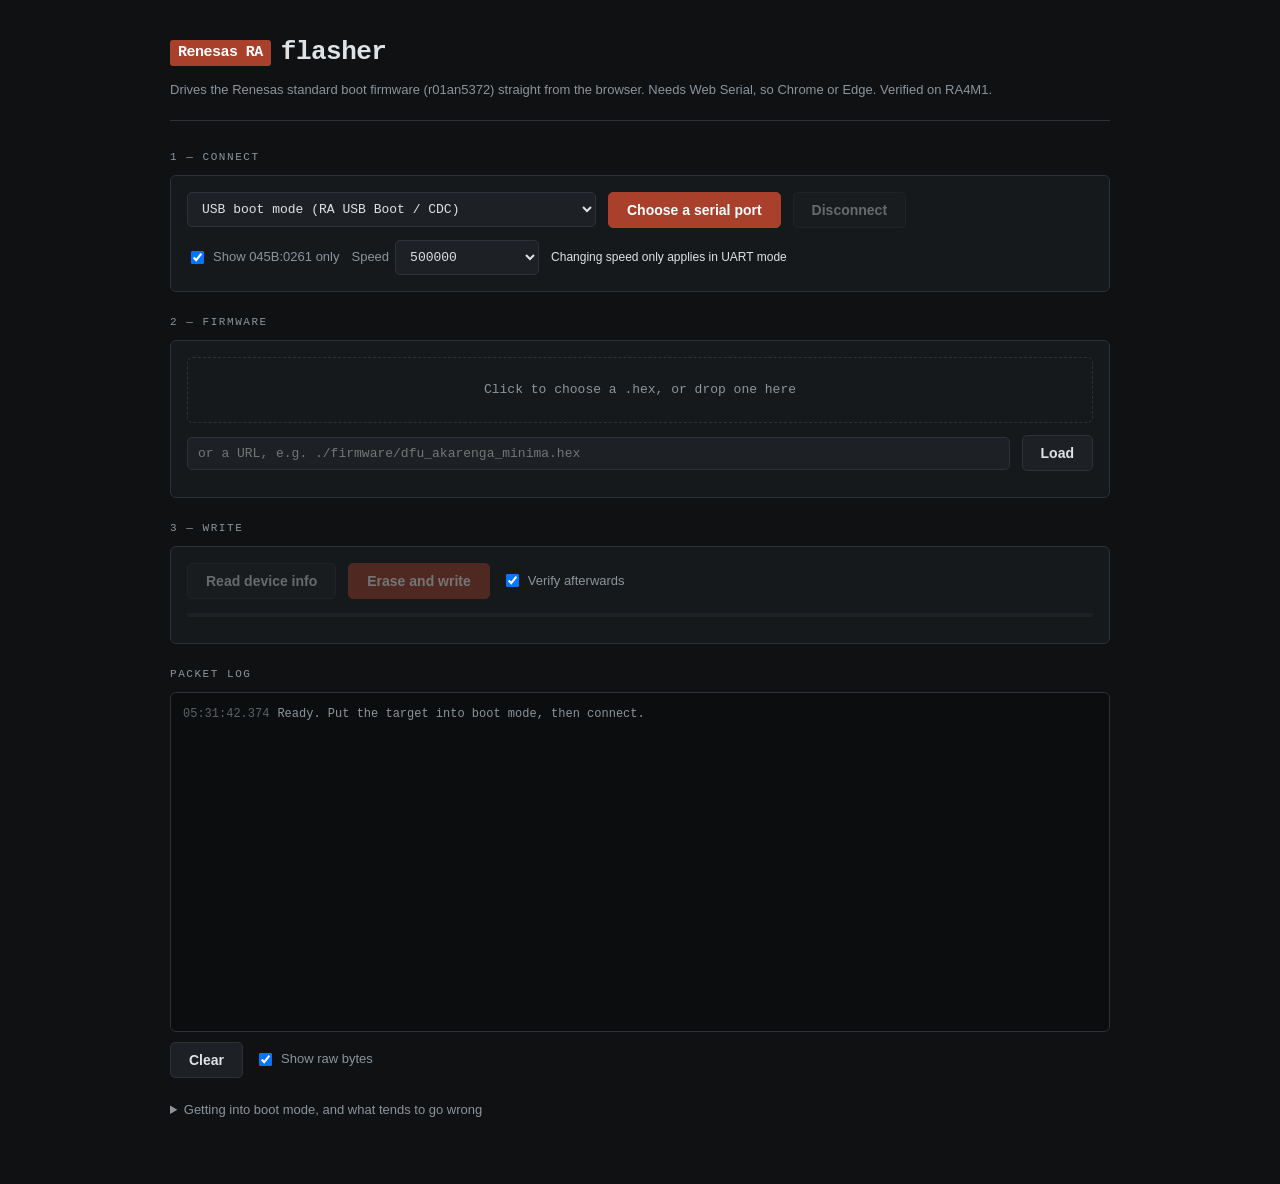
==== commit 427a0a9a: "split the flasher into modules for maintainability and testing" ====
--- a/renesas-ra-flasher/index.html
+++ b/renesas-ra-flasher/index.html
@@ -4,106 +4,7 @@
 <meta charset="utf-8">
 <meta name="viewport" content="width=device-width, initial-scale=1">
 <title>Renesas RA flasher</title>
-<style>
-  :root{
-    --ink:#0f1113;
-    --panel:#16191c;
-    --panel-2:#1d2125;
-    --line:#2c3237;
-    --text:#dfe3e6;
-    --dim:#8b959c;
-    --brick:#a8402c;      /* red brick (akarenga) */
-    --brick-lit:#d05a41;
-    --tx:#c9a227;
-    --rx:#5aa9a0;
-    --ok:#6fbf73;
-    --bad:#d9534f;
-    --mono: ui-monospace, "SF Mono", "Cascadia Mono", "Roboto Mono", "Noto Sans Mono CJK JP", Menlo, monospace;
-    --ui: "Helvetica Neue", Arial, "Hiragino Sans", "Noto Sans JP", sans-serif;
-  }
-  *{box-sizing:border-box}
-  body{
-    margin:0; background:var(--ink); color:var(--text);
-    font-family:var(--ui); font-size:14px; line-height:1.6;
-  }
-  .wrap{max-width:980px; margin:0 auto; padding:32px 20px 64px}
-
-  header{border-bottom:1px solid var(--line); padding-bottom:20px; margin-bottom:28px}
-  h1{
-    font-family:var(--mono); font-size:26px; font-weight:600;
-    letter-spacing:-0.02em; margin:0 0 6px;
-  }
-  h1 .chip{
-    display:inline-block; background:var(--brick); color:#fff;
-    padding:1px 8px; border-radius:3px; font-size:15px; vertical-align:3px; margin-right:10px;
-  }
-  header p{margin:0; color:var(--dim); font-size:13px}
-
-  section{margin-bottom:22px}
-  .label{
-    font-family:var(--mono); font-size:11px; letter-spacing:.14em;
-    text-transform:uppercase; color:var(--dim); margin-bottom:8px;
-  }
-  .panel{background:var(--panel); border:1px solid var(--line); border-radius:6px; padding:16px}
-
-  .row{display:flex; gap:12px; flex-wrap:wrap; align-items:center}
-  .row + .row{margin-top:12px}
-
-  button{
-    font-family:var(--ui); font-size:14px; font-weight:600;
-    background:var(--panel-2); color:var(--text);
-    border:1px solid var(--line); border-radius:5px;
-    padding:9px 18px; cursor:pointer;
-  }
-  button:hover:not(:disabled){border-color:var(--brick-lit)}
-  button:disabled{opacity:.4; cursor:not-allowed}
-  button.primary{background:var(--brick); border-color:var(--brick); color:#fff}
-  button.primary:hover:not(:disabled){background:var(--brick-lit)}
-  button:focus-visible, input:focus-visible, select:focus-visible{outline:2px solid var(--brick-lit); outline-offset:2px}
-
-  select, input[type=text]{
-    font-family:var(--mono); font-size:13px;
-    background:var(--panel-2); color:var(--text);
-    border:1px solid var(--line); border-radius:5px; padding:8px 10px;
-  }
-  input[type=text]{min-width:260px; flex:1}
-  label.opt{display:flex; align-items:center; gap:6px; color:var(--dim); font-size:13px}
-
-  .drop{
-    border:1px dashed var(--line); border-radius:6px; padding:22px;
-    text-align:center; color:var(--dim); cursor:pointer; font-family:var(--mono); font-size:13px;
-  }
-  .drop.has{border-style:solid; border-color:var(--brick); color:var(--text)}
-  .drop.over{border-color:var(--brick-lit); background:var(--panel-2)}
-
-  /* the packet log, which is the point of the page */
-  #log{
-    background:#0b0d0e; border:1px solid var(--line); border-radius:6px;
-    font-family:var(--mono); font-size:12px; line-height:1.5;
-    height:340px; overflow-y:auto; padding:12px; white-space:pre-wrap; word-break:break-all;
-  }
-  #log .t{color:#5a6469; margin-right:8px}
-  #log .tx{color:var(--tx)}
-  #log .rx{color:var(--rx)}
-  #log .info{color:var(--text)}
-  #log .ok{color:var(--ok)}
-  #log .err{color:var(--bad)}
-  #log .dim{color:var(--dim)}
-
-  .bar{height:4px; background:var(--panel-2); border-radius:2px; overflow:hidden; margin-top:14px}
-  .bar > i{display:block; height:100%; width:0; background:var(--brick-lit); transition:width .15s linear}
-
-  .stat{display:flex; gap:22px; flex-wrap:wrap; font-family:var(--mono); font-size:12px; color:var(--dim); margin-top:10px}
-  .stat b{color:var(--text); font-weight:600}
-
-  details{margin-top:10px}
-  summary{cursor:pointer; color:var(--dim); font-size:13px}
-  details p, details li{color:var(--dim); font-size:13px}
-  code{font-family:var(--mono); color:var(--text); background:var(--panel-2); padding:1px 5px; border-radius:3px}
-
-  .warn{border-left:2px solid var(--brick); padding-left:12px; color:var(--dim); font-size:13px}
-  @media (prefers-reduced-motion: reduce){*{transition:none !important}}
-</style>
+<link rel="stylesheet" href="./style.css">
 </head>
 <body>
 <div class="wrap">
@@ -180,415 +81,7 @@
   <p><b>ID authentication:</b> on a part that carries an ID code, Inquiry answers with a flow error (<code>0xC3</code>). The tool then tries to authenticate with <code>FF</code>×16, which is what an unprotected part accepts.</p>
 </details>
 
-<script>
-"use strict";
-
-/* ───────────────── Log ───────────────── */
-const logEl = document.getElementById('log');
-const verboseEl = document.getElementById('verbose');
-function ts(){ const d=new Date(); return d.toTimeString().slice(0,8)+'.'+String(d.getMilliseconds()).padStart(3,'0'); }
-function log(cls, text){
-  const line = document.createElement('div');
-  const t = document.createElement('span'); t.className='t'; t.textContent = ts();
-  const b = document.createElement('span'); b.className=cls; b.textContent = text;
-  line.append(t,b); logEl.append(line); logEl.scrollTop = logEl.scrollHeight;
-}
-const hex = a => Array.from(a, b => b.toString(16).padStart(2,'0').toUpperCase()).join(' ');
-function hexTrunc(a, max=16){
-  if(a.length<=max) return hex(a);
-  return hex(a.slice(0,max)) + ` … (${a.length} bytes)`;
-}
-function logTx(a){ if(verboseEl.checked) log('tx','TX  '+hexTrunc(a)); }
-function logRx(a){ if(verboseEl.checked) log('rx','RX  '+hexTrunc(a)); }
-document.getElementById('btnClear').onclick = ()=> logEl.textContent='';
-
-/* ───────────────── Intel HEX ───────────────── */
-function parseIntelHex(text){
-  const chunks = [];           // {addr, bytes:[]}
-  let upper = 0, cur = null;
-  const lines = text.split(/\r?\n/);
-  for(let i=0;i<lines.length;i++){
-    const l = lines[i].trim();
-    if(!l) continue;
-    if(l[0] !== ':') throw new Error(`line ${i+1} does not start with ':'`);
-    const raw = l.slice(1);
-    if(raw.length % 2) throw new Error(`line ${i+1} has an odd number of characters`);
-    const b = new Uint8Array(raw.length/2);
-    for(let k=0;k<b.length;k++) b[k] = parseInt(raw.substr(k*2,2),16);
-    let sum = 0; for(const v of b) sum = (sum+v)&0xff;
-    if(sum !== 0) throw new Error(`checksum mismatch on line ${i+1}`);
-    const len = b[0], off = (b[1]<<8)|b[2], type = b[3], data = b.slice(4,4+len);
-    if(type === 0x00){
-      const addr = upper + off;
-      if(cur && cur.addr + cur.bytes.length === addr){ cur.bytes.push(...data); }
-      else { cur = {addr, bytes:[...data]}; chunks.push(cur); }
-    } else if(type === 0x04){ upper = ((data[0]<<8)|data[1]) * 0x10000; cur = null; }
-    else if(type === 0x02){ upper = ((data[0]<<8)|data[1]) * 16; cur = null; }
-    else if(type === 0x01){ break; }
-  }
-  if(!chunks.length) throw new Error('no data records');
-  return chunks.map(c => ({addr:c.addr, data:new Uint8Array(c.bytes)}));
-}
-
-/* ───────────────── Packets ───────────────── */
-const SOH = 0x01, SOD = 0x81, ETX = 0x03;
-const CMD = { INQUIRY:0x00, ERASE:0x12, WRITE:0x13, READ:0x15, ID_AUTH:0x30, BAUD:0x34, SIG:0x3A, AREA:0x3B };
-const STS = {
-  0x00:'OK', 0xC0:'unsupported command', 0xC1:'packet error', 0xC2:'checksum error', 0xC3:'flow error',
-  0xD0:'address error', 0xD4:'baud rate error', 0xDA:'protection error', 0xDB:'ID mismatch',
-  0xDC:'serial programming disabled', 0xE1:'erase error', 0xE2:'write error', 0xE7:'sequencer error'
-};
-function frame(start, code, payload){
-  const len = 1 + payload.length;
-  const out = new Uint8Array(1 + 2 + len + 2);
-  out[0]=start; out[1]=(len>>8)&0xff; out[2]=len&0xff; out[3]=code;
-  out.set(payload, 4);
-  let sum = 0; for(let i=1;i<4+payload.length;i++) sum = (sum + out[i]) & 0xff;
-  out[4+payload.length] = (0x100 - sum) & 0xff;
-  out[5+payload.length] = ETX;
-  return out;
-}
-const cmdPacket  = (code, payload=new Uint8Array(0)) => frame(SOH, code, payload);
-const dataPacket = (code, payload)                   => frame(SOD, code, payload);
-const be32 = n => new Uint8Array([(n>>>24)&0xff,(n>>>16)&0xff,(n>>>8)&0xff,n&0xff]);
-const rd32 = (a,i) => ((a[i]<<24)|(a[i+1]<<16)|(a[i+2]<<8)|a[i+3])>>>0;
-
-/* ───────────────── Serial ───────────────── */
-class Transport {
-  constructor(port){ this.port=port; this.buf=new Uint8Array(0); this.reader=null; this.writer=null; this.loop=null; }
-  async open(opts){
-    await this.port.open(Object.assign({dataBits:8, stopBits:1, parity:'none', flowControl:'none', bufferSize:65536}, opts));
-    this.writer = this.port.writable.getWriter();
-    this.loop = this._read();
-  }
-  async _read(){
-    this.reader = this.port.readable.getReader();
-    try{
-      while(true){
-        const {value, done} = await this.reader.read();
-        if(done) break;
-        if(value && value.length){
-          const n = new Uint8Array(this.buf.length + value.length);
-          n.set(this.buf); n.set(value, this.buf.length); this.buf = n;
-        }
-      }
-    }catch(e){ /* cancelled */ }
-    finally{ try{ this.reader.releaseLock(); }catch(e){} }
-  }
-  async close(){
-    try{ if(this.reader) await this.reader.cancel(); }catch(e){}
-    try{ await this.loop; }catch(e){}
-    try{ if(this.writer) this.writer.releaseLock(); }catch(e){}
-    try{ await this.port.close(); }catch(e){}
-    this.reader=this.writer=this.loop=null;
-  }
-  /** Reopen the port. Parity and baud rate cannot be changed while it is open. */
-  async reopen(opts){ await this.close(); this.buf=new Uint8Array(0); await this.open(opts); }
-  flush(){ this.buf = new Uint8Array(0); }
-  async write(bytes){ logTx(bytes); await this.writer.write(bytes); }
-  async want(n, timeout=2000){
-    const end = performance.now() + timeout;
-    while(this.buf.length < n){
-      if(performance.now() > end) throw new Error(`receive timeout, waiting for ${n} bytes, have ${this.buf.length}`);
-      await new Promise(r=>setTimeout(r,4));
-    }
-    const out = this.buf.slice(0,n); this.buf = this.buf.slice(n); return out;
-  }
-  async recvPacket(timeout=3000){
-    const head = await this.want(3, timeout);
-    if(head[0] !== SOD) throw new Error(`expected SOD, got 0x${head[0].toString(16)}`);
-    const len = (head[1]<<8)|head[2];
-    const rest = await this.want(len+2, timeout);
-    const full = new Uint8Array(3+len+2); full.set(head); full.set(rest,3);
-    logRx(full);
-    if(full[full.length-1] !== ETX) throw new Error('no ETX');
-    let sum=0; for(let i=1;i<3+len;i++) sum=(sum+full[i])&0xff;
-    if(((sum + full[3+len]) & 0xff) !== 0) throw new Error('checksum mismatch in the reply');
-    const res = full[3], body = full.slice(4, 3+len);
-    if(res & 0x80){
-      const code = body[0];
-      throw new Error(`device error: ${STS[code] || 'unknown'} (0x${code.toString(16).toUpperCase()})`);
-    }
-    return {res, body};
-  }
-}
-
-/* ───────────────── Boot firmware ───────────────── */
-class Boot {
-  constructor(tr){ this.tr = tr; this.areas = []; }
-
-  async command(code, payload, timeout=3000){
-    this.tr.flush();
-    await this.tr.write(cmdPacket(code, payload));
-    return this.tr.recvPacket(timeout);
-  }
-
-  /** UART only. Nothing to synchronise over CDC. */
-  async sync(portOpts){
-    for(const parity of ['none','odd']){
-      log('info', `synchronising, parity=${parity}`);
-      await this.tr.reopen(Object.assign({}, portOpts, {baudRate:9600, parity}));
-      this.tr.flush();
-      let acked = false;
-      for(let i=0;i<30;i++){
-        await this.tr.write(new Uint8Array([0x00]));
-        try{ const a = await this.tr.want(1, 120); if(a[0]===0x00){ acked = true; break; } }
-        catch(e){ /* try the next 0x00 */ }
-      }
-      if(!acked) continue;
-      await this.tr.write(new Uint8Array([0x55]));
-      const b = await this.tr.want(1, 500).catch(()=>null);
-      if(b && b[0] === 0xC3){
-        log('ok', `synchronised, boot code 0xC3, sync parity=${parity}`);
-        if(parity !== 'none'){
-          await this.tr.reopen(Object.assign({}, portOpts, {baudRate:9600, parity:'none'}));
-          log('info','switched parity to NONE for the command phase');
-        }
-        return;
-      }
-    }
-    throw new Error('no answer. Check the MD pin, the wiring, and when reset is released.');
-  }
-
-  async enterCommandPhase(){
-    try{
-      await this.command(CMD.INQUIRY, new Uint8Array(0), 1500);
-      log('ok','in the command phase, no ID authentication needed');
-    }catch(e){
-      if(!/flow error/.test(e.message)) throw e;
-      log('info','in the authentication phase, trying ID = FF x 16');
-      await this.command(CMD.ID_AUTH, new Uint8Array(16).fill(0xFF), 3000);
-      log('ok','ID authentication accepted');
-    }
-  }
-
-  async signature(){
-    const {body} = await this.command(CMD.SIG);
-    const sig = {
-      sciHz: rd32(body,0), maxBaud: rd32(body,4),
-      areas: body[8], type: body[9], fw: `${body[10]}.${body[11]}`
-    };
-    log('info', `SCI ${(sig.sciHz/1e6).toFixed(0)} MHz / max ${sig.maxBaud} bps / ${sig.areas} areas / TYP 0x${sig.type.toString(16).toUpperCase()} / boot firmware V${sig.fw}`);
-    return sig;
-  }
-
-  async areaInfo(n){
-    const {body} = await this.command(CMD.AREA, new Uint8Array([n]));
-    const kind = ['code flash','data flash','config'][body[0]] || `unknown (${body[0]})`;
-    const a = { koa:body[0], kind, sad:rd32(body,1), ead:rd32(body,5), eau:rd32(body,9), wau:rd32(body,13) };
-    log('info', `area ${n}, ${a.kind}, 0x${a.sad.toString(16).padStart(8,'0')}-0x${a.ead.toString(16).padStart(8,'0')}, erase ${a.eau ? a.eau + 'B' : 'n/a'}, write ${a.wau}B`);
-    return a;
-  }
-
-  async setBaud(bps, portOpts){
-    await this.command(CMD.BAUD, be32(bps));
-    await new Promise(r=>setTimeout(r,50));
-    await this.tr.reopen(Object.assign({}, portOpts, {baudRate:bps, parity:'none'}));
-    await new Promise(r=>setTimeout(r,10));
-    log('ok', `switched to ${bps} bps`);
-  }
-
-  async erase(start, end){
-    const p = new Uint8Array(8); p.set(be32(start)); p.set(be32(end),4);
-    log('info', `erasing 0x${start.toString(16).padStart(8,'0')}-0x${end.toString(16).padStart(8,'0')}`);
-    await this.command(CMD.ERASE, p, 60000);
-    log('ok','erased');
-  }
-
-  async write(start, image, onProgress){
-    const end = start + image.length - 1;
-    const p = new Uint8Array(8); p.set(be32(start)); p.set(be32(end),4);
-    this.tr.flush();
-    await this.tr.write(cmdPacket(CMD.WRITE, p));
-    await this.tr.recvPacket(5000);
-    const CH = 1024;
-    for(let off=0; off<image.length; off+=CH){
-      const chunk = image.slice(off, Math.min(off+CH, image.length));
-      await this.tr.write(dataPacket(CMD.WRITE, chunk));
-      await this.tr.recvPacket(10000);
-      onProgress && onProgress((off+chunk.length)/image.length);
-    }
-  }
-
-  async read(start, len, timeout=10000){
-    const end = start + len - 1;
-    const p = new Uint8Array(8); p.set(be32(start)); p.set(be32(end),4);
-    this.tr.flush();
-    await this.tr.write(cmdPacket(CMD.READ, p));
-    const out = new Uint8Array(len);
-    let got = 0;
-    while(got < len){
-      const {body} = await this.tr.recvPacket(timeout);
-      if(body.length === 1) break;               // the closing OK
-      out.set(body.slice(0, Math.min(body.length, len-got)), got);
-      got += body.length;
-    }
-    // some parts send a trailing OK; swallow it if it arrives
-    try{ await this.tr.recvPacket(150); }catch(e){}
-    return out.slice(0, got);
-  }
-}
-
-/* ───────────────── UI state ───────────────── */
-let port=null, tr=null, boot=null, segments=null, portOpts=null;
-const $ = id => document.getElementById(id);
-const bar = $('bar');
-const setBar = f => bar.style.width = (Math.max(0,Math.min(1,f))*100).toFixed(1)+'%';
-
-function setHexStat(){
-  if(!segments){ $('hexStat').innerHTML=''; return; }
-  const total = segments.reduce((s,x)=>s+x.data.length,0);
-  const min = Math.min(...segments.map(s=>s.addr));
-  const max = Math.max(...segments.map(s=>s.addr+s.data.length-1));
-  $('hexStat').innerHTML =
-    `<span>segments <b>${segments.length}</b></span>` +
-    `<span>total <b>${total.toLocaleString()}</b> bytes</span>` +
-    `<span>range <b>0x${min.toString(16).padStart(8,'0')}</b> - <b>0x${max.toString(16).padStart(8,'0')}</b></span>`;
-}
-function loadHexText(text, name){
-  try{
-    segments = parseIntelHex(text);
-    $('drop').classList.add('has');
-    $('drop').textContent = name;
-    log('ok', `loaded ${name}`);
-    setHexStat(); updateButtons();
-  }catch(e){ segments=null; setHexStat(); updateButtons(); log('err','could not parse the HEX: '+e.message); }
-}
-function updateButtons(){
-  $('btnProbe').disabled = !boot;
-  $('btnFlash').disabled = !(boot && segments);
-  $('btnDisconnect').disabled = !port;
-  $('btnConnect').disabled = !!port;
-}
-
-/* File input */
-const drop = $('drop');
-drop.onclick = ()=> $('file').click();
-$('file').onchange = e => { const f=e.target.files[0]; if(f) f.text().then(t=>loadHexText(t,f.name)); };
-drop.addEventListener('dragover', e=>{ e.preventDefault(); drop.classList.add('over'); });
-drop.addEventListener('dragleave', ()=> drop.classList.remove('over'));
-drop.addEventListener('drop', e=>{
-  e.preventDefault(); drop.classList.remove('over');
-  const f = e.dataTransfer.files[0]; if(f) f.text().then(t=>loadHexText(t,f.name));
-});
-$('btnFetch').onclick = async ()=>{
-  const u = $('url').value.trim(); if(!u) return;
-  try{
-    const r = await fetch(u); if(!r.ok) throw new Error('HTTP '+r.status);
-    loadHexText(await r.text(), u.split('/').pop());
-  }catch(e){ log('err','could not fetch: '+e.message); }
-};
-
-/* Connect */
-$('btnConnect').onclick = async ()=>{
-  if(!('serial' in navigator)){
-    log('err','This browser does not implement Web Serial. Use desktop Chrome or Edge.');
-    return;
-  }
-  try{
-    const filters = $('filterVid').checked ? [{usbVendorId:0x045B, usbProductId:0x0261}] : [];
-    port = await navigator.serial.requestPort({filters});
-    const usb = port.getInfo();
-    portOpts = {dataBits:8, stopBits:1, flowControl:'none'};
-    tr = new Transport(port);
-    const mode = $('mode').value;
-    await tr.open(Object.assign({baudRate:9600, parity:'none'}, portOpts));
-    boot = new Boot(tr);
-    log('ok', `connected${usb.usbVendorId!=null ? ` (${usb.usbVendorId.toString(16).padStart(4,'0').toUpperCase()}:${usb.usbProductId.toString(16).padStart(4,'0').toUpperCase()})` : ''}`);
-    if(mode === 'uart') await boot.sync(portOpts);
-    else log('info','USB boot mode: no synchronisation sequence, starting at Inquiry');
-    await boot.enterCommandPhase();
-    await probe();
-  }catch(e){
-    log('err', e.message);
-    if(tr){ await tr.close().catch(()=>{}); }
-    port=null; tr=null; boot=null;
-  }
-  updateButtons();
-};
-$('btnDisconnect').onclick = async ()=>{
-  if(tr) await tr.close();
-  port=null; tr=null; boot=null; $('devStat').innerHTML=''; setBar(0);
-  log('info','disconnected'); updateButtons();
-};
-
-async function probe(){
-  const sig = await boot.signature();
-  boot.areas = [];
-  for(let i=0;i<sig.areas;i++) boot.areas.push(await boot.areaInfo(i));
-  const code = boot.areas.find(a=>a.koa===0);
-  $('devStat').innerHTML = code
-    ? `<span>code flash <b>${((code.ead-code.sad+1)/1024).toFixed(0)} KB</b></span>` +
-      `<span>erase unit <b>${code.eau} B</b></span><span>write unit <b>${code.wau} B</b></span>` +
-      `<span>boot firmware <b>V${sig.fw}</b></span>`
-    : '';
-}
-$('btnProbe').onclick = ()=> probe().catch(e=>log('err', e.message));
-
-/* Write */
-$('btnFlash').onclick = async ()=>{
-  $('btnFlash').disabled = true; $('btnProbe').disabled = true;
-  try{
-    if(!boot.areas.length) await probe();
-    const code = boot.areas.find(a=>a.koa===0);
-    if(!code) throw new Error('the part reports no code flash area');
-
-    const inRange = segments.filter(s => s.addr >= code.sad && s.addr <= code.ead);
-    if(!inRange.length) throw new Error('the HEX has nothing inside the code flash range');
-    if(inRange.length !== segments.length) log('info','ignoring segments outside code flash');
-
-    const min = Math.min(...inRange.map(s=>s.addr));
-    const max = Math.max(...inRange.map(s=>s.addr+s.data.length-1));
-    const eau = code.eau, wau = code.wau;
-    const start = Math.floor(min/eau)*eau;
-    const end   = Math.ceil((max+1)/eau)*eau - 1;
-    if(end > code.ead) throw new Error('the HEX runs past the end of code flash');
-
-    // one contiguous image, padded with 0xFF
-    const image = new Uint8Array(end - start + 1).fill(0xFF);
-    for(const s of inRange) image.set(s.data, s.addr - start);
-    const writeLen = Math.ceil(image.length/wau)*wau;
-    const padded = writeLen === image.length ? image
-                 : (()=>{ const p=new Uint8Array(writeLen).fill(0xFF); p.set(image); return p; })();
-
-    // UART can go faster than 9600
-    const wanted = parseInt($('baud').value,10);
-    if($('mode').value === 'uart' && wanted) await boot.setBaud(wanted, portOpts);
-
-    const t0 = performance.now();
-    setBar(0);
-    await boot.erase(start, end);
-
-    log('info', `writing ${padded.length.toLocaleString()} bytes at 0x${start.toString(16).padStart(8,'0')}`);
-    await boot.write(start, padded, f => setBar(f*0.8));
-    log('ok','written');
-
-    if($('doVerify').checked){
-      log('info','verifying');
-      let bad = 0;
-      for(let off=0; off<padded.length; off+=1024){
-        const n = Math.min(1024, padded.length-off);
-        const got = await boot.read(start+off, n);
-        for(let i=0;i<Math.min(n,got.length);i++) if(got[i] !== padded[off+i]) bad++;
-        if(got.length < n) bad += n-got.length;
-        setBar(0.8 + 0.2*(off+n)/padded.length);
-      }
-      if(bad) log('err', `verify failed on ${bad} bytes`);
-      else log('ok','verify matched');
-    }
-    setBar(1);
-    log('ok', `done in ${((performance.now()-t0)/1000).toFixed(1)} s. Release the MD pin and power-cycle the board.`);
-  }catch(e){
-    log('err', e.message);
-  }finally{
-    updateButtons();
-  }
-};
-
-if(!('serial' in navigator)) log('err','Web Serial is not available. Open this in desktop Chrome or Edge, over HTTPS or on localhost.');
-else log('dim','Ready. Put the target into boot mode, then connect.');
-updateButtons();
-</script>
+<script type="module" src="./app.js"></script>
 </div>
 </body>
 </html>
--- a/renesas-ra-flasher/style.css
+++ b/renesas-ra-flasher/style.css
@@ -0,0 +1,98 @@
+:root{
+  --ink:#0f1113;
+  --panel:#16191c;
+  --panel-2:#1d2125;
+  --line:#2c3237;
+  --text:#dfe3e6;
+  --dim:#8b959c;
+  --brick:#a8402c;      /* red brick (akarenga) */
+  --brick-lit:#d05a41;
+  --tx:#c9a227;
+  --rx:#5aa9a0;
+  --ok:#6fbf73;
+  --bad:#d9534f;
+  --mono: ui-monospace, "SF Mono", "Cascadia Mono", "Roboto Mono", "Noto Sans Mono CJK JP", Menlo, monospace;
+  --ui: "Helvetica Neue", Arial, "Hiragino Sans", "Noto Sans JP", sans-serif;
+}
+*{box-sizing:border-box}
+body{
+  margin:0; background:var(--ink); color:var(--text);
+  font-family:var(--ui); font-size:14px; line-height:1.6;
+}
+.wrap{max-width:980px; margin:0 auto; padding:32px 20px 64px}
+
+header{border-bottom:1px solid var(--line); padding-bottom:20px; margin-bottom:28px}
+h1{
+  font-family:var(--mono); font-size:26px; font-weight:600;
+  letter-spacing:-0.02em; margin:0 0 6px;
+}
+h1 .chip{
+  display:inline-block; background:var(--brick); color:#fff;
+  padding:1px 8px; border-radius:3px; font-size:15px; vertical-align:3px; margin-right:10px;
+}
+header p{margin:0; color:var(--dim); font-size:13px}
+
+section{margin-bottom:22px}
+.label{
+  font-family:var(--mono); font-size:11px; letter-spacing:.14em;
+  text-transform:uppercase; color:var(--dim); margin-bottom:8px;
+}
+.panel{background:var(--panel); border:1px solid var(--line); border-radius:6px; padding:16px}
+
+.row{display:flex; gap:12px; flex-wrap:wrap; align-items:center}
+.row + .row{margin-top:12px}
+
+button{
+  font-family:var(--ui); font-size:14px; font-weight:600;
+  background:var(--panel-2); color:var(--text);
+  border:1px solid var(--line); border-radius:5px;
+  padding:9px 18px; cursor:pointer;
+}
+button:hover:not(:disabled){border-color:var(--brick-lit)}
+button:disabled{opacity:.4; cursor:not-allowed}
+button.primary{background:var(--brick); border-color:var(--brick); color:#fff}
+button.primary:hover:not(:disabled){background:var(--brick-lit)}
+button:focus-visible, input:focus-visible, select:focus-visible{outline:2px solid var(--brick-lit); outline-offset:2px}
+
+select, input[type=text]{
+  font-family:var(--mono); font-size:13px;
+  background:var(--panel-2); color:var(--text);
+  border:1px solid var(--line); border-radius:5px; padding:8px 10px;
+}
+input[type=text]{min-width:260px; flex:1}
+label.opt{display:flex; align-items:center; gap:6px; color:var(--dim); font-size:13px}
+
+.drop{
+  border:1px dashed var(--line); border-radius:6px; padding:22px;
+  text-align:center; color:var(--dim); cursor:pointer; font-family:var(--mono); font-size:13px;
+}
+.drop.has{border-style:solid; border-color:var(--brick); color:var(--text)}
+.drop.over{border-color:var(--brick-lit); background:var(--panel-2)}
+
+/* the packet log, which is the point of the page */
+#log{
+  background:#0b0d0e; border:1px solid var(--line); border-radius:6px;
+  font-family:var(--mono); font-size:12px; line-height:1.5;
+  height:340px; overflow-y:auto; padding:12px; white-space:pre-wrap; word-break:break-all;
+}
+#log .t{color:#5a6469; margin-right:8px}
+#log .tx{color:var(--tx)}
+#log .rx{color:var(--rx)}
+#log .info{color:var(--text)}
+#log .ok{color:var(--ok)}
+#log .err{color:var(--bad)}
+#log .dim{color:var(--dim)}
+
+.bar{height:4px; background:var(--panel-2); border-radius:2px; overflow:hidden; margin-top:14px}
+.bar > i{display:block; height:100%; width:0; background:var(--brick-lit); transition:width .15s linear}
+
+.stat{display:flex; gap:22px; flex-wrap:wrap; font-family:var(--mono); font-size:12px; color:var(--dim); margin-top:10px}
+.stat b{color:var(--text); font-weight:600}
+
+details{margin-top:10px}
+summary{cursor:pointer; color:var(--dim); font-size:13px}
+details p, details li{color:var(--dim); font-size:13px}
+code{font-family:var(--mono); color:var(--text); background:var(--panel-2); padding:1px 5px; border-radius:3px}
+
+.warn{border-left:2px solid var(--brick); padding-left:12px; color:var(--dim); font-size:13px}
+@media (prefers-reduced-motion: reduce){*{transition:none !important}}
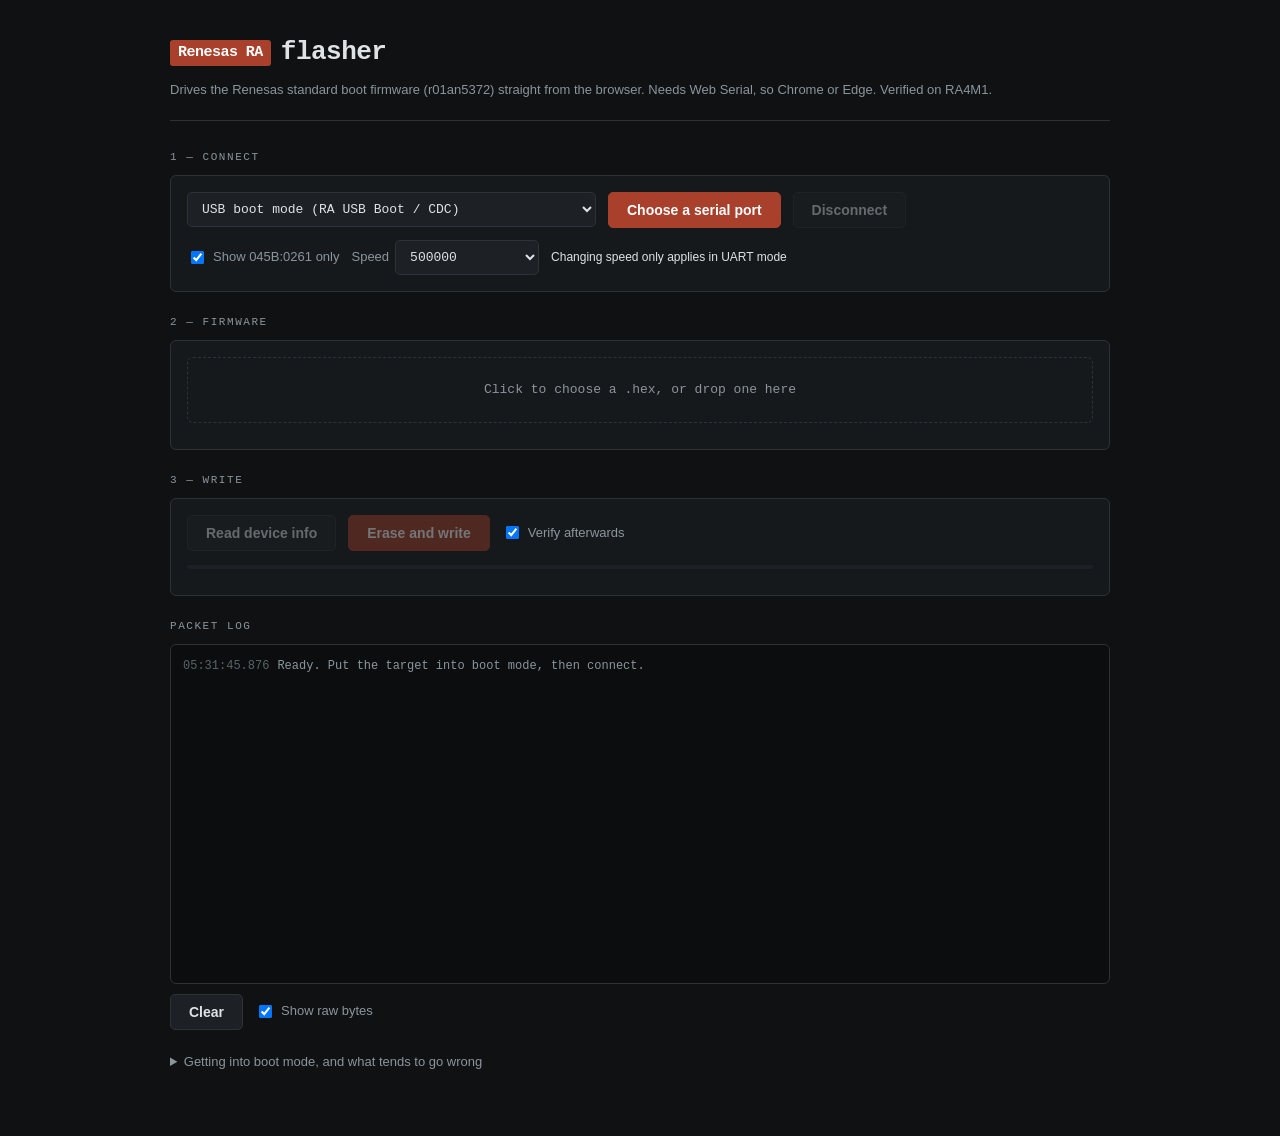
==== commit f432e293: "refuse a write that would be partial, or would lock the part out Segments outside code flash were dr" ====
--- a/renesas-ra-flasher/index.html
+++ b/renesas-ra-flasher/index.html
@@ -43,10 +43,6 @@
   <div class="panel">
     <div class="drop" id="drop">Click to choose a .hex, or drop one here</div>
     <input type="file" id="file" accept=".hex,.ihx" hidden>
-    <div class="row" style="margin-top:12px">
-      <input type="text" id="url" placeholder="or a URL, e.g. ./firmware/dfu_akarenga_minima.hex">
-      <button id="btnFetch">Load</button>
-    </div>
     <div class="stat" id="hexStat"></div>
   </div>
 </section>
